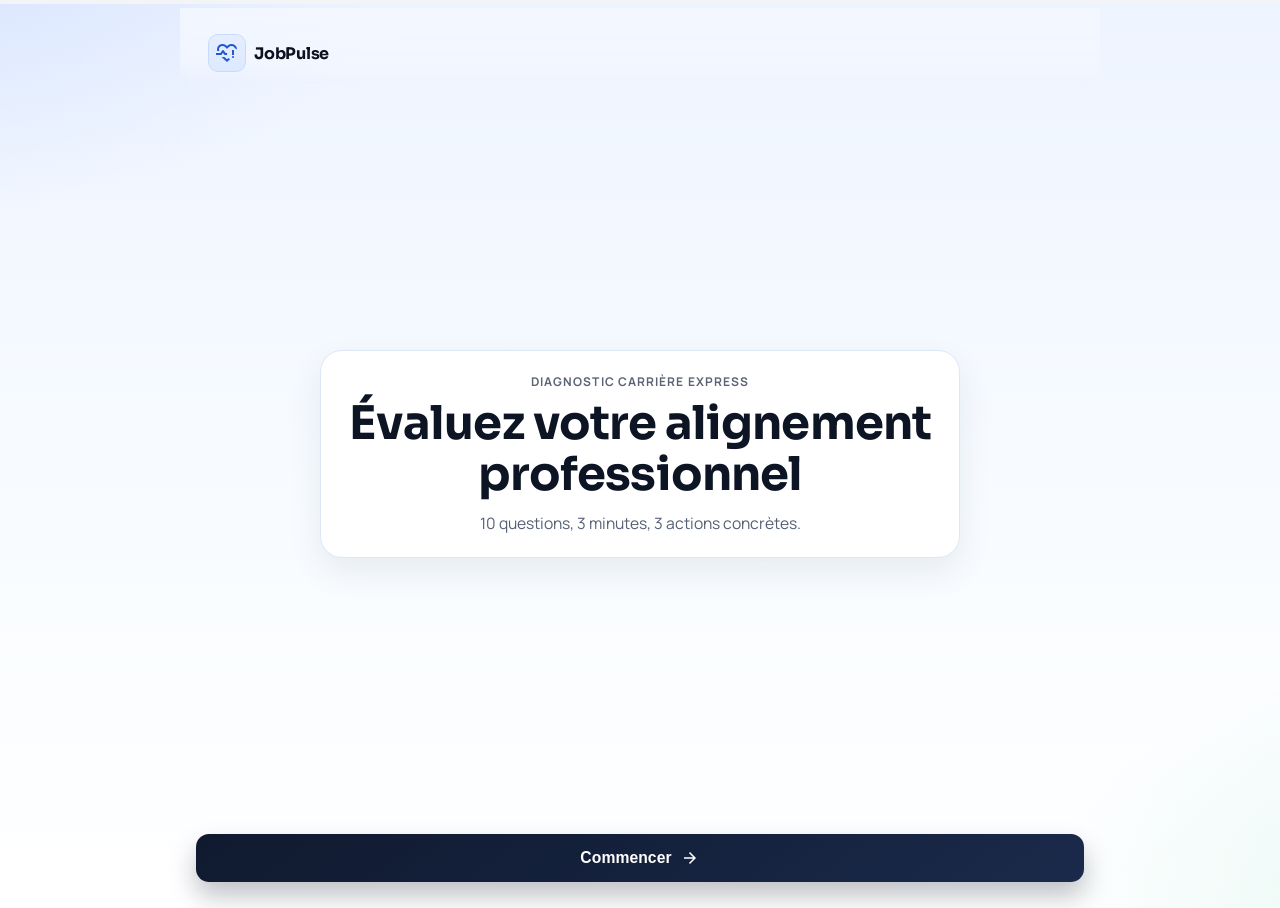
==== index.html @ 4d458d30 "Refine result card and radar chart readability" ====
<!DOCTYPE html>
<html lang="fr">
<head>
  <meta charset="UTF-8">
  <meta name="viewport" content="width=device-width, initial-scale=1.0">
  <title>JobPulse - ISC (Indice de Sant&eacute; de Carri&egrave;re)</title>
  <link rel="preconnect" href="https://fonts.googleapis.com">
  <link rel="preconnect" href="https://fonts.gstatic.com" crossorigin>
  <link href="https://fonts.googleapis.com/css2?family=Manrope:wght@400;500;600;700;800&family=Sora:wght@600;700;800&display=swap" rel="stylesheet">
  <link href="https://fonts.googleapis.com/css2?family=Material+Symbols+Outlined:wght@300;400;600&display=swap" rel="stylesheet">
  <link rel="stylesheet" href="styles.css">
</head>
<body>
  <div class="progress-top">
    <div id="progress-fill" class="progress-top-fill"></div>
  </div>

  <main class="app">
    <section id="screen-landing" class="screen active">
      <header class="screen-header">
        <div class="brand">
          <span class="material-symbols-outlined brand-icon">pulse_alert</span>
          <p class="brand-name">JobPulse</p>
        </div>
      </header>
      <div class="screen-main">
        <article class="card card-center">
          <p class="eyebrow">Diagnostic carri&egrave;re express</p>
          <h1>&Eacute;valuez votre alignement professionnel</h1>
          <p class="subtitle">10 questions, 3 minutes, 3 actions concr&egrave;tes.</p>
        </article>
      </div>
      <footer class="screen-footer">
        <button id="start-btn" class="btn btn-primary">
          <span>Commencer</span>
          <span class="material-symbols-outlined">arrow_forward</span>
        </button>
      </footer>
    </section>

    <section id="screen-weights" class="screen">
      <header class="screen-header">
        <div class="brand">
          <span class="material-symbols-outlined brand-icon">tune</span>
          <p class="brand-name">Vos priorit&eacute;s</p>
        </div>
      </header>
      <div class="screen-main">
        <article class="card card-center">
          <p class="eyebrow">&Eacute;tape 1 sur 3</p>
          <h2>Ce qui compte le plus pour vous</h2>
          <p class="subtitle">Classez ces 4 dimensions de la plus importante (1) &agrave; la moins importante (4).</p>

          <div class="preset-wrap" role="group" aria-label="Pr&eacute;r&eacute;glages priorit&eacute;s">
            <button id="preset-balanced-btn" class="btn btn-secondary preset-btn" type="button">&Eacute;quilibr&eacute;</button>
            <button id="preset-career-btn" class="btn btn-secondary preset-btn" type="button">Carri&egrave;re</button>
            <button id="preset-wellbeing-btn" class="btn btn-secondary preset-btn" type="button">Bien-&ecirc;tre</button>
            <button id="preset-impact-btn" class="btn btn-secondary preset-btn" type="button">Impact</button>
          </div>

          <ul id="priority-list" class="priority-list">
            <li class="priority-card" data-dimension="Meaning">
              <p class="priority-rank">1</p>
              <div class="priority-content">
                <p class="priority-title">Sens du travail</p>
                <p class="priority-desc">L'utilit&eacute; et l'impact de ce que je fais</p>
              </div>
              <span class="material-symbols-outlined priority-icon">volunteer_activism</span>
            </li>
            <li class="priority-card" data-dimension="Growth">
              <p class="priority-rank">2</p>
              <div class="priority-content">
                <p class="priority-title">&Eacute;volution</p>
                <p class="priority-desc">Apprendre, progresser et d&eacute;velopper ma carri&egrave;re</p>
              </div>
              <span class="material-symbols-outlined priority-icon">trending_up</span>
            </li>
            <li class="priority-card" data-dimension="Recognition">
              <p class="priority-rank">3</p>
              <div class="priority-content">
                <p class="priority-title">Reconnaissance</p>
                <p class="priority-desc">&Ecirc;tre valoris&eacute; pour mon travail et mes r&eacute;sultats</p>
              </div>
              <span class="material-symbols-outlined priority-icon">workspace_premium</span>
            </li>
            <li class="priority-card" data-dimension="Environment">
              <p class="priority-rank">4</p>
              <div class="priority-content">
                <p class="priority-title">Environnement</p>
                <p class="priority-desc">Travailler dans une bonne &eacute;quipe et un cadre sain</p>
              </div>
              <span class="material-symbols-outlined priority-icon">groups</span>
            </li>
          </ul>

          <button id="weights-reset-btn" class="btn btn-secondary inline-btn" type="button">R&eacute;initialiser l'ordre</button>
        </article>
      </div>
      <footer class="screen-footer">
        <button id="weights-next-btn" class="btn btn-primary">
          <span>Continuer</span>
          <span class="material-symbols-outlined">arrow_forward</span>
        </button>
      </footer>
    </section>

    <section id="screen-questions" class="screen">
      <header class="screen-header">
        <div class="brand">
          <span class="material-symbols-outlined brand-icon">pulse_alert</span>
          <p class="brand-name">JobPulse</p>
        </div>
        <div class="question-meta-wrap">
          <p id="question-count" class="meta">Question 1/10</p>
          <p id="remaining-time" class="meta subtle"></p>
        </div>
      </header>
      <div class="screen-main">
        <article id="question-card" class="card card-center">
          <h2 id="question-text"></h2>
          <div class="slider-wrap">
            <input id="answer-range" type="range" min="1" max="5" step="1" value="3">
            <div class="slider-labels">
              <span>1 - Pas du tout</span>
              <span id="answer-value">3</span>
              <span>5 - Tout &agrave; fait</span>
            </div>
          </div>
        </article>
      </div>
      <footer class="screen-footer">
        <button id="next-btn" class="btn btn-primary">
          <span>Suivant</span>
          <span class="material-symbols-outlined">arrow_forward</span>
        </button>
      </footer>
    </section>

    <section id="screen-profile" class="screen">
      <header class="screen-header">
        <div class="brand">
          <span class="material-symbols-outlined brand-icon">business_center</span>
          <p class="brand-name">Situation professionnelle</p>
        </div>
      </header>
      <div class="screen-main">
        <article class="card card-center">
          <p class="eyebrow">&Eacute;tape 3 sur 3</p>
          <h2>Votre contexte professionnel</h2>
          <p class="subtitle">Ces informations restent priv&eacute;es et servent uniquement &agrave; personnaliser vos recommandations.</p>
          <div class="profile-form">
            <label class="profile-label" for="domain-select">Domaine d'activit&eacute;</label>
            <select id="domain-select" class="profile-select">
              <option value="tech_it" selected>Technologie / IT</option>
              <option value="finance_banking_insurance">Finance / Banque / Assurance</option>
              <option value="industry_engineering">Industrie / Ing&eacute;nierie</option>
              <option value="health_pharma">Sant&eacute; / Pharmaceutique</option>
              <option value="consulting_audit">Conseil / Audit</option>
              <option value="marketing_communication">Marketing / Communication</option>
              <option value="commerce_distribution">Commerce / Distribution</option>
              <option value="education_research">&Eacute;ducation / Recherche</option>
              <option value="public_admin">Administration / Secteur public</option>
              <option value="construction_real_estate">Construction / Immobilier</option>
              <option value="transport_logistics">Transport / Logistique</option>
              <option value="energy_environment">&Eacute;nergie / Environnement</option>
              <option value="media_creation">M&eacute;dias / Cr&eacute;ation</option>
              <option value="hospitality_tourism">H&ocirc;tellerie / Tourisme</option>
              <option value="other_domain">Autre</option>
            </select>

            <label class="profile-label" for="function-select">Fonction</label>
            <select id="function-select" class="profile-select">
              <option value="direction_leadership">Direction / Leadership</option>
              <option value="team_management">Management d'&eacute;quipe</option>
              <option value="engineering_technical">Ing&eacute;nierie / Technique</option>
              <option value="it_data_product" selected>IT / Data / Produit</option>
              <option value="finance_accounting">Finance / Comptabilit&eacute;</option>
              <option value="marketing_communication">Marketing / Communication</option>
              <option value="sales_business_dev">Commercial / Business Development</option>
              <option value="operations_production">Op&eacute;rations / Production</option>
              <option value="support_admin">Support / Administration</option>
              <option value="human_resources">Ressources Humaines</option>
              <option value="research_expertise">Recherche / Expertise</option>
              <option value="other_function">Autre</option>
            </select>

            <label class="profile-label" for="company-size-select">Taille de l'entreprise</label>
            <select id="company-size-select" class="profile-select">
              <option value="freelance">Freelance / Ind&eacute;pendant</option>
              <option value="startup" selected>Startup (&lt;50)</option>
              <option value="sme">PME (50-250)</option>
              <option value="mid_cap">ETI (250-1000)</option>
              <option value="large_company">Grande entreprise (1000+)</option>
              <option value="global_group">Groupe international</option>
            </select>

            <label class="profile-label" for="tenure-select">Anciennet&eacute; dans l'entreprise</label>
            <select id="tenure-select" class="profile-select">
              <option value="lt6">&lt; 6 mois</option>
              <option value="6m_2y" selected>6 mois - 2 ans</option>
              <option value="2_5y">2 - 5 ans</option>
              <option value="5_10y">5 - 10 ans</option>
              <option value="10_20y">10 - 20 ans</option>
              <option value="20plus">20+ ans</option>
            </select>

            <label class="profile-label" for="hierarchy-select">Niveau hi&eacute;rarchique</label>
            <select id="hierarchy-select" class="profile-select">
              <option value="individual_contributor" selected>Contributeur individuel</option>
              <option value="team_manager">Manager d'&eacute;quipe</option>
              <option value="manager_of_managers">Manager de managers</option>
              <option value="executive">Direction / ex&eacute;cutif</option>
            </select>

            <label class="profile-label" for="offer-select">Si vous recevez une offre int&eacute;ressante demain (facultatif)</label>
            <select id="offer-select" class="profile-select">
              <option value="" selected>S&eacute;lectionnez une option (facultatif)</option>
              <option value="leave_immediately">Je partirais imm&eacute;diatement</option>
              <option value="consider_seriously">Je r&eacute;fl&eacute;chirais s&eacute;rieusement</option>
              <option value="likely_stay">Je resterais probablement</option>
              <option value="would_not_leave">Je ne partirais pas</option>
            </select>
          </div>
        </article>
      </div>
      <footer class="screen-footer">
        <button id="profile-next-btn" class="btn btn-primary">
          <span>Voir mes r&eacute;sultats</span>
          <span class="material-symbols-outlined">arrow_forward</span>
        </button>
      </footer>
    </section>

    <section id="screen-results" class="screen">
      <header class="screen-header">
        <div class="brand">
          <span class="material-symbols-outlined brand-icon">pulse_alert</span>
          <p class="brand-name">Votre r&eacute;sultat</p>
        </div>
      </header>

      <div class="results-main">
        <article class="card score-card hero-score-card">
          <div class="hero-identity">
            <p class="identity-kicker">Votre profil carri&egrave;re est :</p>
            <p id="careerProfileName" class="identity-name">Strat&egrave;ge</p>

            <div class="career-profile-visual">
              <div class="career-profile-media">
                <img id="profileImage" src="" alt="Illustration du profil carri&egrave;re" class="career-profile-image">
                <div id="profileImageFallback" class="career-profile-fallback" hidden>
                  <span class="material-symbols-outlined">person</span>
                </div>
              </div>
            </div>

            <p id="careerProfileDescription" class="identity-signature">Vous avancez lorsque votre travail combine impact et progression.</p>

            <div id="chiGauge" class="hero-score-panel">
              <p class="hero-isc-line"><span class="hero-isc-prefix">ISC</span><span id="chiScore" class="chi-score">0</span></p>
              <div class="isc-progress-track" aria-hidden="true">
                <div id="heroProgressFill" class="isc-progress-fill"></div>
              </div>
              <p id="chiLabel" class="chi-label">En progression</p>
              <p id="socialComparisonLine" class="social-comparison">Vous faites partie des 22% de profils Strat&egrave;ge.</p>
            </div>

            <div class="quick-diagnostic">
              <div class="diag-card">
                <p class="diag-label">&#128293; Ce qui vous motive</p>
                <p id="quickStrongestDimension" class="diag-value">-</p>
              </div>
              <div class="diag-card">
                <p class="diag-label">&#9888; Ce qui peut vous freiner</p>
                <p id="quickWeakestDimension" class="diag-value">-</p>
              </div>
            </div>

            <p id="chiSummary" class="hero-summary">Votre situation est globalement positive mais certains leviers peuvent encore &ecirc;tre renforc&eacute;s.</p>

            <div class="share-buttons">
              <button id="share-btn" class="btn btn-primary" type="button">Partager mon profil carri&egrave;re</button>
              <button id="download-card-btn" class="btn btn-secondary" type="button">T&eacute;l&eacute;charger ma carte</button>
            </div>

            <div id="shareResultCard" class="share-result-card" hidden>
              <p class="share-card-title">R&eacute;sum&eacute; partageable</p>
              <p id="shareCardProfileLine" class="share-card-profile">Strat&egrave;ge</p>
              <p id="shareCardISCLine" class="share-card-isc">ISC : 0</p>
              <p id="shareCardStateLine" class="share-card-state">En progression</p>
              <div class="share-card-diagnostic">
                <p id="shareCardStrongLine">Moteur : -</p>
                <p id="shareCardWeakLine">Vigilance : -</p>
              </div>
              <p class="share-card-brand">jobpulse.app</p>
            </div>
          </div>

          <p id="calcFormula" class="calc-note" hidden></p>
          <p id="result-date" class="calc-note" hidden></p>
          <p id="careerStateLabel" class="career-state-label" hidden>En progression</p>
          <p id="careerISCScore" class="career-isc-score" hidden>ISC: 0 / 100</p>
          <p id="careerShareLine" class="career-share-line" hidden></p>
          <p id="careerStrongestDimension" hidden>-</p>
          <p id="careerWeakestDimension" hidden>-</p>
          <p id="careerSecondRow" hidden></p>
          <p id="careerSecondDimension" hidden>-</p>
          <button id="copy-summary-btn" type="button" hidden>Copier</button>
        </article>

        <article class="card">
          <h3>Vos 3 actions prioritaires</h3>
          <ol id="actionsList" class="action-steps"></ol>
        </article>

        <details class="card details-card balance-card">
          <summary>Votre &eacute;quilibre professionnel</summary>
          <div class="details-content">
            <div class="radar-wrap">
              <canvas id="radarChart" class="radar-chart" width="320" height="320" aria-label="Graphique radar des 4 dimensions"></canvas>
              <p class="radar-context-note">Votre score ISC se construit &agrave; partir de 4 dimensions cl&eacute;s de votre exp&eacute;rience professionnelle.</p>
            </div>
            <p id="dimensionSummary" class="calc-note"></p>
            <p id="secondDimensionSummary" class="calc-note" hidden></p>
          </div>
        </details>

        <details class="card details-card">
          <summary>Comprendre le diagnostic</summary>
          <div class="details-content">
            <p id="analysisText" class="analysis-text">Votre analyse personnalis&eacute;e appara&icirc;tra ici.</p>
            <p id="recommendationContext" class="calc-note" hidden></p>
          </div>
        </details>
      </div>
      <footer class="screen-footer results-actions">
        <button id="restart-btn" class="btn btn-primary">Refaire le diagnostic</button>
      </footer>
    </section>
  </main>

  <script src="script.js"></script>
</body>
</html>
---- styles.css ----
:root {
  --bg: #f8fbff;
  --text: #0f172a;
  --muted: #6b7280;
  --line: #e5e7eb;
  --primary: #0f172a;
  --primary-soft: #2563eb;
  --green: #16a34a;
  --orange: #f59e0b;
}

* { box-sizing: border-box; }

body {
  margin: 0;
  min-height: 100vh;
  background: linear-gradient(180deg, #f0f7ff 0%, #ffffff 100%);
  color: var(--text);
  font-family: "Inter", sans-serif;
}

body::before,
body::after {
  content: "";
  position: fixed;
  z-index: -1;
  border-radius: 999px;
  filter: blur(80px);
  pointer-events: none;
}

body::before {
  width: 300px;
  height: 300px;
  top: -120px;
  left: -100px;
  background: rgba(37, 99, 235, 0.18);
}

body::after {
  width: 320px;
  height: 320px;
  right: -110px;
  bottom: -120px;
  background: rgba(16, 185, 129, 0.15);
}

.progress-top {
  position: fixed;
  top: 0;
  left: 0;
  width: 100%;
  height: 4px;
  background: #f3f4f6;
  z-index: 20;
}

.progress-top-fill {
  height: 100%;
  width: 0%;
  background: var(--primary);
  transition: width 0.2s ease;
}

.app {
  max-width: 860px;
  margin: 0 auto;
  padding-top: 8px;
}

.screen {
  display: none;
  min-height: 100vh;
}

.screen.active {
  display: flex;
  flex-direction: column;
  animation: fadeIn 200ms ease-out;
}

@keyframes fadeIn {
  from { opacity: 0; transform: translateY(4px); }
  to { opacity: 1; transform: translateY(0); }
}

.screen-header {
  padding: 24px 20px 10px;
  display: flex;
  justify-content: space-between;
  align-items: center;
}

.screen-main {
  flex: 1;
  display: flex;
  align-items: center;
  justify-content: center;
  padding: 10px 16px;
}

.results-main {
  flex: 1;
  padding: 12px 16px 24px;
  display: grid;
  gap: 12px;
  align-content: start;
}

body.results-screen .progress-top {
  display: none;
}

.brand {
  display: inline-flex;
  align-items: center;
  gap: 8px;
}

.brand-icon { color: #2563eb; }
.brand-name { margin: 0; font-weight: 800; }

.question-meta-wrap {
  display: flex;
  flex-direction: column;
  align-items: flex-end;
  gap: 2px;
}

.meta {
  margin: 0;
  font-size: 0.75rem;
  text-transform: uppercase;
  letter-spacing: 0.08em;
  color: var(--muted);
  font-weight: 700;
}

.meta.subtle {
  opacity: 0.8;
  text-transform: none;
  letter-spacing: 0;
}

.card {
  background: #fff;
  border: 1px solid var(--line);
  border-radius: 24px;
  padding: 22px;
  box-shadow: 0 16px 36px rgba(15, 23, 42, 0.08);
}

.card-center {
  text-align: center;
  max-width: 640px;
}

#question-card {
  transition: transform 0.2s ease, opacity 0.2s ease;
}

#question-card.bump {
  transform: translateY(-2px);
}

.eyebrow {
  margin: 0 0 8px;
  font-size: 0.75rem;
  color: var(--muted);
  text-transform: uppercase;
  letter-spacing: 0.09em;
  font-weight: 700;
}

h1 {
  margin: 0;
  font-size: clamp(1.9rem, 7vw, 2.8rem);
  line-height: 1.1;
}

h2 {
  margin: 0;
  font-size: clamp(1.4rem, 4.6vw, 2rem);
}

h3 {
  margin: 0 0 12px;
  font-size: 1.15rem;
}

.subtitle {
  margin: 12px 0 0;
  color: var(--muted);
  line-height: 1.45;
}

.weights-wrap {
  margin-top: 16px;
  display: grid;
  gap: 10px;
  text-align: left;
}

.preset-wrap {
  margin-top: 16px;
  display: grid;
  grid-template-columns: 1fr 1fr;
  gap: 8px;
}

.preset-btn {
  padding: 10px 12px;
  font-size: 0.82rem;
  border-radius: 12px;
}

.priority-list {
  list-style: none;
  padding: 0;
  margin: 14px 0 0;
  display: grid;
  gap: 10px;
  text-align: left;
}

.priority-card {
  display: grid;
  grid-template-columns: auto 1fr auto;
  align-items: center;
  gap: 12px;
  padding: 12px;
  border-radius: 14px;
  border: 1px solid #dbe7ff;
  background: linear-gradient(180deg, #f8fbff 0%, #ffffff 100%);
  box-shadow: 0 10px 20px rgba(15, 23, 42, 0.06);
  cursor: grab;
  transition: transform 160ms ease, box-shadow 160ms ease, border-color 160ms ease;
  user-select: none;
  -webkit-user-select: none;
  touch-action: none;
}

.priority-card:hover {
  transform: translateY(-1px);
  border-color: #bfdbfe;
}

.priority-card.dragging {
  opacity: 0.8;
  transform: scale(0.98);
  box-shadow: 0 14px 28px rgba(37, 99, 235, 0.18);
  border-color: #93c5fd;
}

.priority-rank {
  margin: 0;
  width: 28px;
  height: 28px;
  display: grid;
  place-items: center;
  border-radius: 999px;
  background: #dbeafe;
  color: #1e3a8a;
  font-size: 0.82rem;
  font-weight: 800;
}

.priority-title {
  margin: 0;
  font-size: 0.93rem;
  font-weight: 700;
  color: #0f172a;
}

.priority-desc {
  margin: 2px 0 0;
  font-size: 0.78rem;
  color: #64748b;
}

.priority-icon {
  font-size: 20px;
  color: #2563eb;
}

.weight-row {
  display: flex;
  justify-content: space-between;
  align-items: center;
  font-size: 0.92rem;
  font-weight: 600;
  color: #1f2937;
}

.weight-input { width: 100%; }

.inline-btn {
  margin-top: 12px;
}

.profile-form {
  margin-top: 16px;
  display: grid;
  gap: 12px;
  text-align: left;
}

.profile-label {
  font-size: 0.9rem;
  font-weight: 600;
  color: #1f2937;
}

.field-note {
  margin: -6px 0 2px;
  font-size: 0.78rem;
  color: var(--muted);
}

.profile-select {
  width: 100%;
  border: 1px solid var(--line);
  border-radius: 12px;
  padding: 10px 12px;
  font-size: 0.95rem;
  background: #fff;
  color: #111827;
}

.slider-wrap { margin-top: 18px; }

input[type="range"] {
  width: 100%;
  appearance: none;
  background: transparent;
}

input[type="range"]::-webkit-slider-runnable-track {
  height: 10px;
  border-radius: 999px;
  background: linear-gradient(90deg, #cbd5e1 0%, #60a5fa 55%, #34d399 100%);
}

input[type="range"]::-webkit-slider-thumb {
  appearance: none;
  width: 28px;
  height: 28px;
  border-radius: 999px;
  margin-top: -9px;
  background: #fff;
  border: 4px solid var(--primary-soft);
  box-shadow: 0 8px 16px rgba(15, 23, 42, 0.15);
}

input[type="range"]::-moz-range-track {
  height: 10px;
  border-radius: 999px;
  background: linear-gradient(90deg, #cbd5e1 0%, #60a5fa 55%, #34d399 100%);
}

input[type="range"]::-moz-range-thumb {
  width: 28px;
  height: 28px;
  border-radius: 999px;
  background: #fff;
  border: 4px solid var(--primary-soft);
  box-shadow: 0 8px 16px rgba(15, 23, 42, 0.15);
}

.slider-labels {
  margin-top: 8px;
  display: grid;
  grid-template-columns: 1fr auto 1fr;
  gap: 8px;
  color: var(--muted);
  font-size: 0.85rem;
}

#answer-value {
  font-weight: 800;
  color: #111827;
}

.gauge-wrap {
  margin-top: 6px;
  display: flex;
  justify-content: center;
}

.chi-gauge {
  width: min(100%, 320px);
  margin-inline: auto;
  padding: 12px 12px 10px;
  border-radius: 22px;
  border: 1px solid #bfdbfe;
  background: linear-gradient(180deg, #ffffff 0%, #eff6ff 100%);
  display: grid;
  place-items: center;
  box-shadow: 0 10px 24px rgba(15, 23, 42, 0.12);
}

.hero-isc-label {
  margin: 0;
  font-size: 0.9rem;
  font-weight: 700;
  letter-spacing: 0.06em;
  text-transform: uppercase;
  color: #64748b;
}

.chi-score {
  margin: 2px 0 0;
  font-size: clamp(2.4rem, 9vw, 3.4rem);
  font-weight: 800;
  letter-spacing: -0.03em;
  line-height: 1;
  color: #0f172a;
}

.hero-isc-denominator {
  margin: 2px 0 0;
  font-size: 0.95rem;
  font-weight: 700;
  color: #64748b;
}

.chi-label {
  margin: 10px 0 0;
  font-size: 1rem;
  font-weight: 700;
}

.chi-label.good { color: var(--green); }
.chi-label.warn { color: var(--orange); }

.score-zones {
  margin-top: 14px;
  display: grid;
  grid-template-columns: repeat(4, 1fr);
  gap: 6px;
}

.zone {
  font-size: 0.7rem;
  text-align: center;
  border-radius: 999px;
  padding: 6px 4px;
  border: 1px solid var(--line);
  color: var(--muted);
  background: #fff;
  font-weight: 700;
}

.zone.active {
  border-color: transparent;
  color: #111827;
  box-shadow: 0 6px 12px rgba(15, 23, 42, 0.1);
}

.zone-warn.active { background: #ffedd5; }
.zone-good.active { background: #dcfce7; }

.calc-box {
  margin-top: 12px;
  padding: 12px;
  border-radius: 14px;
  border: 1px solid #dbe7ff;
  background: linear-gradient(180deg, #f8fbff 0%, #f1f7ff 100%);
}

.calc-title {
  margin: 0;
  display: inline-flex;
  align-items: center;
  gap: 6px;
  font-size: 0.82rem;
  font-weight: 700;
  color: #1e3a8a;
}

.calc-title .material-symbols-outlined { font-size: 16px; }

.calc-note {
  margin: 8px 0 0;
  font-size: 0.78rem;
  line-height: 1.35;
  color: var(--muted);
}

#dimensionSummary {
  white-space: pre-line;
  font-weight: 700;
  color: #1f2937;
}

.hero-score-card {
  border: 1px solid #c7d2fe;
  background: linear-gradient(165deg, #eef2ff 0%, #ffffff 48%, #ecfeff 100%);
  padding: 18px;
  box-shadow: 0 20px 40px rgba(30, 64, 175, 0.15);
}

.hero-score-top {
  display: grid;
  gap: 12px;
  align-items: center;
}

.hero-score-center {
  justify-items: center;
  text-align: center;
}

.hero-identity {
  display: grid;
  gap: 10px;
  justify-items: center;
  text-align: center;
}

.hero-score-meta .chi-label {
  margin: 0;
  font-size: 1.15rem;
}

.hero-score-meta-center .subtitle {
  margin: 8px auto 0;
  max-width: 56ch;
}

.hero-progress-wrap {
  margin-top: 14px;
}

.hero-progress-track {
  width: 100%;
  height: 10px;
  background: #e5e7eb;
  border-radius: 999px;
  overflow: hidden;
}

.hero-progress-fill {
  width: 0%;
  height: 100%;
  border-radius: 999px;
  background: linear-gradient(90deg, #f97316 0%, #f59e0b 40%, #22c55e 100%);
  transition: width 220ms ease-out;
}

.hero-progress-scale {
  margin-top: 6px;
  display: flex;
  justify-content: space-between;
  font-size: 0.72rem;
  color: #64748b;
}

.career-profile-card {
  border: 1px solid #bfdbfe;
  background: linear-gradient(160deg, #eff6ff 0%, #ffffff 45%, #ecfeff 100%);
}

.career-profile-head {
  display: grid;
  justify-items: center;
  text-align: center;
  gap: 12px;
}

.career-profile-visual {
  margin-top: 2px;
  padding: 8px;
  border-radius: 28px;
  background: rgba(255, 255, 255, 0.62);
  backdrop-filter: blur(5px);
  border: 1px solid rgba(255, 255, 255, 0.4);
  box-shadow: 0 8px 18px rgba(37, 99, 235, 0.1);
}

.career-profile-media {
  width: 92px;
  height: 92px;
  border-radius: 18px;
  overflow: hidden;
  background: #f1f5f9;
  position: relative;
}

.career-profile-image {
  width: 100%;
  height: 100%;
  object-fit: cover;
  object-position: center;
  display: block;
}

.career-profile-fallback {
  position: absolute;
  inset: 0;
  display: grid;
  place-items: center;
  color: #94a3b8;
  background: #f1f5f9;
}

.career-profile-fallback[hidden] {
  display: none !important;
}

.career-profile-fallback .material-symbols-outlined {
  font-size: 52px;
}

.career-profile-name {
  margin: 0;
  font-size: 1.2rem;
}

.career-state-label {
  margin: 4px 0 0;
  color: #1e3a8a;
  font-size: 0.88rem;
  font-weight: 700;
}

.career-isc-score {
  margin: 14px 0 0;
  display: inline-block;
  border: 1px solid #bfdbfe;
  background: #ffffff;
  color: #1e40af;
  border-radius: 999px;
  padding: 6px 10px;
  font-size: 0.82rem;
  font-weight: 700;
}

.career-dimensions {
  margin-top: 12px;
  padding: 12px;
  border-radius: 12px;
  background: rgba(255, 255, 255, 0.85);
  border: 1px solid #dbeafe;
  display: grid;
  gap: 6px;
}

.career-dimensions p {
  margin: 0;
  font-size: 0.85rem;
  color: #334155;
}

.career-dimensions p:first-child,
.career-dimensions p:last-child {
  font-weight: 700;
  color: #0f172a;
}

.career-share-line {
  margin: 12px 0 0;
  padding-top: 10px;
  border-top: 1px dashed #bfdbfe;
  font-size: 0.8rem;
  color: #334155;
  white-space: pre-line;
  word-break: break-word;
}

.analysis-text {
  margin: 0;
  font-size: 0.9rem;
  line-height: 1.45;
  color: #1f2937;
}

.action-steps {
  margin: 0;
  padding-left: 0;
  list-style: none;
  display: grid;
  gap: 10px;
}

.action-step {
  border: 1px solid #dbe7ff;
  background: #f8fbff;
  border-radius: 14px;
  padding: 10px;
}

.action-step-title {
  margin: 0;
  font-size: 0.88rem;
  font-weight: 700;
  color: #0f172a;
}

.action-step-desc {
  margin: 6px 0 0;
  font-size: 0.82rem;
  color: #334155;
  line-height: 1.4;
}

.share-buttons {
  margin-top: 2px;
  display: flex;
  flex-wrap: wrap;
  gap: 8px;
  justify-content: center;
}

.share-buttons .btn {
  flex: 1 1 160px;
  max-width: 240px;
}

.balance-card {
  border: 1px solid #dbeafe;
  background: linear-gradient(180deg, #f8fbff 0%, #ffffff 100%);
}

.details-card {
  padding: 0;
  overflow: hidden;
}

.details-card summary {
  list-style: none;
  cursor: pointer;
  padding: 14px 16px;
  font-size: 0.92rem;
  font-weight: 700;
  color: #0f172a;
  display: flex;
  align-items: center;
  justify-content: space-between;
}

.details-card summary::-webkit-details-marker {
  display: none;
}

.details-card summary::after {
  content: "expand_more";
  font-family: "Material Symbols Outlined";
  font-size: 20px;
  color: #475569;
}

.details-card[open] summary::after {
  content: "expand_less";
}

.details-content {
  padding: 0 16px 14px;
}

.details-content .career-dimensions {
  margin-top: 0;
}

.radar-wrap {
  margin-top: 10px;
  display: grid;
  place-items: center;
}

.radar-chart {
  width: min(100%, 460px);
  height: auto;
  display: block;
}

.radar-context-note {
  margin: 8px 0 0;
  max-width: 52ch;
  text-align: center;
  font-size: 0.82rem;
  line-height: 1.4;
  color: #51637b;
  font-weight: 600;
}

.share-result-card {
  width: min(100%, 360px);
  margin: 4px auto 0;
  border-radius: 18px;
  border: 1px solid #bfdbfe;
  padding: 18px;
  background: linear-gradient(165deg, #dbeafe 0%, #ffffff 42%, #ecfeff 100%);
  box-shadow: 0 14px 30px rgba(15, 23, 42, 0.12);
}

.share-card-title {
  margin: 0;
  font-size: 0.82rem;
  text-transform: uppercase;
  letter-spacing: 0.06em;
  color: #334155;
}

.share-card-profile {
  margin: 12px 0 0;
  font-size: 1.38rem;
  font-weight: 800;
  color: #0f172a;
}

.share-card-isc {
  margin: 6px 0 0;
  font-size: 1.05rem;
  font-weight: 800;
  color: #0f172a;
}

.share-card-state {
  margin: 6px 0 0;
  display: inline-flex;
  align-items: center;
  border-radius: 999px;
  border: 1px solid #bfdbfe;
  background: #ffffff;
  padding: 6px 10px;
  font-size: 0.84rem;
  color: #1e3a8a;
  font-weight: 700;
}

.share-card-diagnostic {
  margin-top: 14px;
  padding-top: 12px;
  border-top: 1px dashed #93c5fd;
}

.share-card-diagnostic p {
  margin: 0;
  font-size: 0.92rem;
  color: #334155;
  font-weight: 700;
}

.share-card-diagnostic p + p {
  margin-top: 8px;
}

.share-card-brand {
  margin: 14px 0 0;
  font-size: 0.78rem;
  color: #475569;
  font-weight: 700;
  letter-spacing: 0.04em;
}

.metric-row + .metric-row { margin-top: 10px; }

.metric-head {
  display: flex;
  justify-content: space-between;
  font-size: 0.9rem;
  margin-bottom: 6px;
}

.dimension-level {
  font-weight: 700;
  color: #475569;
}

.bar-track {
  width: 100%;
  height: 8px;
  background: #f3f4f6;
  border-radius: 999px;
  overflow: hidden;
}

.bar-fill {
  height: 100%;
  width: 0%;
  border-radius: 999px;
  background: linear-gradient(90deg, #fb923c 0%, #22c55e 100%);
  transition: width 220ms ease-out;
}

.priority-action {
  margin: 0 0 10px;
  padding: 10px 12px;
  border-radius: 12px;
  background: #eef2ff;
  border: 1px solid #c7d2fe;
  color: #1e3a8a;
  font-size: 0.9rem;
  font-weight: 600;
}

ul {
  margin: 0;
  padding-left: 18px;
}

li {
  margin-bottom: 8px;
  color: #374151;
}

.recommendation-list {
  list-style: none;
  padding: 0;
  display: grid;
  gap: 10px;
}

.recommendation-item {
  margin: 0;
  padding: 12px;
  border: 1px solid #dbe7ff;
  border-radius: 14px;
  background: #f8fbff;
}

.recommendation-head {
  margin: 0 0 6px;
  display: flex;
  justify-content: space-between;
  align-items: center;
  gap: 8px;
}

.recommendation-title {
  margin: 0;
  font-size: 0.9rem;
  font-weight: 700;
  color: #0f172a;
}

.recommendation-badge {
  flex-shrink: 0;
  font-size: 0.7rem;
  font-weight: 700;
  color: #1e3a8a;
  background: #e0e7ff;
  border-radius: 999px;
  padding: 4px 8px;
}

.recommendation-action,
.recommendation-why,
.recommendation-indicator,
.recommendation-example {
  margin: 0;
  font-size: 0.82rem;
  line-height: 1.4;
  color: #334155;
}

.recommendation-why,
.recommendation-indicator,
.recommendation-example {
  margin-top: 6px;
}

.screen-footer {
  padding: 10px 16px 26px;
}

.results-actions {
  display: grid;
  gap: 10px;
  position: sticky;
  bottom: 0;
  background: linear-gradient(180deg, rgba(248, 251, 255, 0) 0%, rgba(248, 251, 255, 0.95) 36%, rgba(248, 251, 255, 1) 100%);
  backdrop-filter: blur(6px);
}

.btn {
  width: 100%;
  display: inline-flex;
  align-items: center;
  justify-content: center;
  gap: 8px;
  border-radius: 14px;
  border: none;
  padding: 14px 16px;
  font-size: 0.98rem;
  font-weight: 700;
  cursor: pointer;
  transition: transform 0.15s ease, box-shadow 0.2s ease;
}

.btn .material-symbols-outlined {
  font-size: 20px;
  line-height: 1;
}

.btn-primary {
  color: #fff;
  background: var(--primary);
  box-shadow: 0 12px 24px rgba(15, 23, 42, 0.2);
}

.btn-secondary {
  color: #111827;
  background: #fff;
  border: 1px solid var(--line);
}

.btn:hover { transform: translateY(-1px); }
.btn:active { transform: translateY(0); }

@media (min-width: 768px) {
  .screen-header { padding: 26px 28px 12px; }
  .screen-main, .results-main { padding-left: 28px; padding-right: 28px; }
  .results-main { grid-template-columns: 1fr 1fr; }
  .results-main > .card { grid-column: 1 / -1; }
  .preset-wrap {
    grid-template-columns: repeat(4, 1fr);
  }
  .results-actions {
    grid-template-columns: 1fr 1fr;
    padding-left: 28px;
    padding-right: 28px;
  }
}

/* UI polish overrides */
:root {
  --bg: #f3f7ff;
  --text: #0b1220;
  --muted: #5b6475;
  --line: #dbe4f3;
  --primary: #0b1220;
  --primary-soft: #2f6ef6;
  --surface: #ffffff;
  --surface-soft: #f8fbff;
}

body {
  font-family: "Manrope", "Segoe UI", sans-serif;
  background:
    radial-gradient(900px 520px at -10% -10%, rgba(47, 110, 246, 0.14), transparent 62%),
    radial-gradient(760px 460px at 115% 102%, rgba(15, 185, 129, 0.11), transparent 58%),
    linear-gradient(180deg, #eef4ff 0%, #f7fbff 50%, #ffffff 100%);
}

body::before,
body::after {
  display: none;
}

.app {
  max-width: 920px;
}

.screen-header {
  position: sticky;
  top: 0;
  z-index: 9;
  backdrop-filter: blur(8px);
  background: linear-gradient(180deg, rgba(243, 247, 255, 0.92) 0%, rgba(243, 247, 255, 0.72) 72%, rgba(243, 247, 255, 0) 100%);
}

.brand-icon {
  color: #2458ce;
  padding: 6px;
  border-radius: 10px;
  background: linear-gradient(180deg, #e5eeff 0%, #dce9ff 100%);
  border: 1px solid #c8dafd;
}

.brand-name {
  font-family: "Sora", "Manrope", sans-serif;
  font-weight: 700;
  letter-spacing: -0.015em;
}

h1, h2, h3 {
  font-family: "Sora", "Manrope", sans-serif;
  letter-spacing: -0.02em;
  color: #0d1525;
}

h1 {
  font-size: clamp(2rem, 7vw, 2.9rem);
}

.subtitle {
  color: #556074;
  font-size: 0.98rem;
}

.card {
  border: 1px solid #dde8f7;
  border-radius: 22px;
  box-shadow:
    0 1px 0 rgba(255, 255, 255, 0.8) inset,
    0 14px 34px rgba(19, 34, 64, 0.08);
}

.btn {
  border-radius: 13px;
  font-weight: 700;
  letter-spacing: 0.005em;
}

.btn-primary {
  background: linear-gradient(145deg, #101a2f 0%, #15223e 55%, #1b2a4b 100%);
  box-shadow: 0 14px 26px rgba(10, 18, 36, 0.26);
}

.btn-secondary {
  border: 1px solid #d3e0f5;
  background: linear-gradient(180deg, #ffffff 0%, #f6f9ff 100%);
  color: #1d2a42;
}

.btn:hover {
  transform: translateY(-2px);
}

.preset-btn {
  border-radius: 11px;
  font-weight: 700;
}

.priority-card {
  border-radius: 13px;
  border: 1px solid #d5e4fb;
  background: linear-gradient(180deg, #f5f9ff 0%, #ffffff 100%);
}

.priority-card:hover {
  border-color: #aac7ff;
  box-shadow: 0 12px 24px rgba(35, 88, 177, 0.12);
}

.profile-select {
  border-radius: 11px;
  border: 1px solid #d7e3f5;
  background: linear-gradient(180deg, #ffffff 0%, #fbfdff 100%);
}

.profile-select:focus {
  outline: none;
  border-color: #8bb3ff;
  box-shadow: 0 0 0 4px rgba(47, 110, 246, 0.14);
}

#screen-results .hero-score-card {
  border: 1px solid #ccdbf7;
  background: linear-gradient(165deg, #edf3ff 0%, #ffffff 52%, #eef9ff 100%);
  border-radius: 24px;
  padding: 24px;
}

#screen-results .hero-identity {
  display: grid;
  gap: 18px;
  justify-items: center;
  text-align: center;
}

#screen-results .identity-kicker {
  margin: 0;
  font-size: 0.82rem;
  letter-spacing: 0.08em;
  font-weight: 800;
  color: #335582;
}

#screen-results .identity-name {
  margin: 0;
  font-family: "Sora", "Manrope", sans-serif;
  font-size: clamp(2.9rem, 8.8vw, 4.6rem);
  line-height: 0.92;
  letter-spacing: -0.04em;
  color: #0b2147;
  text-transform: uppercase;
}

#screen-results .career-profile-visual {
  padding: 10px;
  border-radius: 26px;
  border: 1px solid #d4e3ff;
  background: linear-gradient(180deg, #f7faff 0%, #edf4ff 100%);
  box-shadow: 0 10px 26px rgba(22, 56, 112, 0.16);
}

#screen-results .career-profile-media {
  width: 152px;
  height: 152px;
  border-radius: 22px;
  background: #e8eefc;
  overflow: hidden;
}

#screen-results .career-profile-image {
  width: 100%;
  height: 100%;
  object-fit: cover;
  object-position: center;
  transform: none;
}

#screen-results .identity-signature {
  margin: 0;
  max-width: 58ch;
  color: #37577f;
  font-size: 0.98rem;
  line-height: 1.45;
}

#screen-results .hero-score-panel {
  width: min(100%, 520px);
  border: 1px solid #b7d0ff;
  border-radius: 20px;
  background: linear-gradient(180deg, #ffffff 0%, #f0f6ff 100%);
  padding: 18px;
  display: grid;
  gap: 12px;
  justify-items: center;
}

#screen-results .hero-isc-line {
  margin: 0;
  display: inline-flex;
  align-items: baseline;
  gap: 12px;
}

#screen-results .hero-isc-prefix {
  font-size: 1.2rem;
  line-height: 1;
  font-weight: 800;
  letter-spacing: 0.04em;
  color: #587092;
}

#screen-results .chi-score {
  margin: 0;
  font-size: clamp(2.5rem, 7vw, 3.8rem);
  line-height: 1;
  font-weight: 900;
  letter-spacing: -0.03em;
  color: #0f1d3c;
}

#screen-results .isc-progress-track {
  width: min(100%, 390px);
  height: 12px;
  border-radius: 999px;
  background: #dbe4f3;
  overflow: hidden;
}

#screen-results .isc-progress-fill {
  width: 0%;
  height: 100%;
  border-radius: 999px;
  background: linear-gradient(90deg, #f97316 0%, #f59e0b 38%, #22c55e 100%);
  transition: width 220ms ease-out;
}

#screen-results .chi-label {
  margin: 0;
  font-size: 1.04rem;
  font-weight: 800;
}

#screen-results .chi-label.state-risk { color: #b91c1c; }
#screen-results .chi-label.state-misaligned { color: #b45309; }
#screen-results .chi-label.state-progress { color: #1d4ed8; }
#screen-results .chi-label.state-aligned { color: #166534; }

#screen-results .social-comparison {
  margin: 0;
  font-size: 0.88rem;
  color: #567199;
  font-weight: 700;
}

#screen-results .quick-diagnostic {
  width: min(100%, 680px);
  display: grid;
  grid-template-columns: 1fr 1fr;
  gap: 10px;
}

#screen-results .diag-card {
  border: 1px solid #d8e6ff;
  border-radius: 14px;
  background: #f7faff;
  padding: 12px;
  text-align: left;
}

#screen-results .diag-label {
  margin: 0;
  font-size: 0.79rem;
  letter-spacing: 0.02em;
  font-weight: 700;
  color: #4a668f;
}

#screen-results .diag-value {
  margin: 6px 0 0;
  font-size: 1rem;
  font-weight: 800;
  color: #102447;
}

#screen-results .hero-summary {
  margin: 0;
  max-width: 64ch;
  color: #2f4d76;
  line-height: 1.42;
  font-size: 0.96rem;
}

#screen-results .share-buttons {
  margin-top: 2px;
  display: flex;
  flex-wrap: wrap;
  justify-content: center;
  gap: 10px;
}

#screen-results .share-buttons .btn {
  min-height: 52px;
  padding: 12px 20px;
  border-radius: 16px;
}

#screen-results #share-btn {
  min-width: 260px;
}

#screen-results #download-card-btn {
  min-width: 220px;
}

#screen-results [hidden] {
  display: none !important;
}

.details-card summary {
  padding: 15px 16px;
  font-family: "Sora", "Manrope", sans-serif;
  font-size: 0.88rem;
}

.details-content {
  padding-bottom: 16px;
}

.action-step {
  border: 1px solid #d5e3fb;
  border-radius: 12px;
  background: linear-gradient(180deg, #f6faff 0%, #ffffff 100%);
}

.action-step-title {
  color: #14213a;
}

.results-actions {
  background: linear-gradient(180deg, rgba(243, 247, 255, 0) 0%, rgba(243, 247, 255, 0.96) 38%, rgba(243, 247, 255, 1) 100%);
}

@media (min-width: 768px) {
  #screen-results .career-profile-media {
    width: 168px;
    height: 168px;
  }

  #screen-results .hero-score-panel {
    padding: 18px 22px;
  }
}

@media (max-width: 680px) {
  #screen-results .quick-diagnostic {
    grid-template-columns: 1fr;
  }

  #screen-results .share-buttons {
    width: 100%;
    display: grid;
    grid-template-columns: 1fr;
  }

  #screen-results #share-btn,
  #screen-results #download-card-btn {
    min-width: 0;
    width: 100%;
  }
}
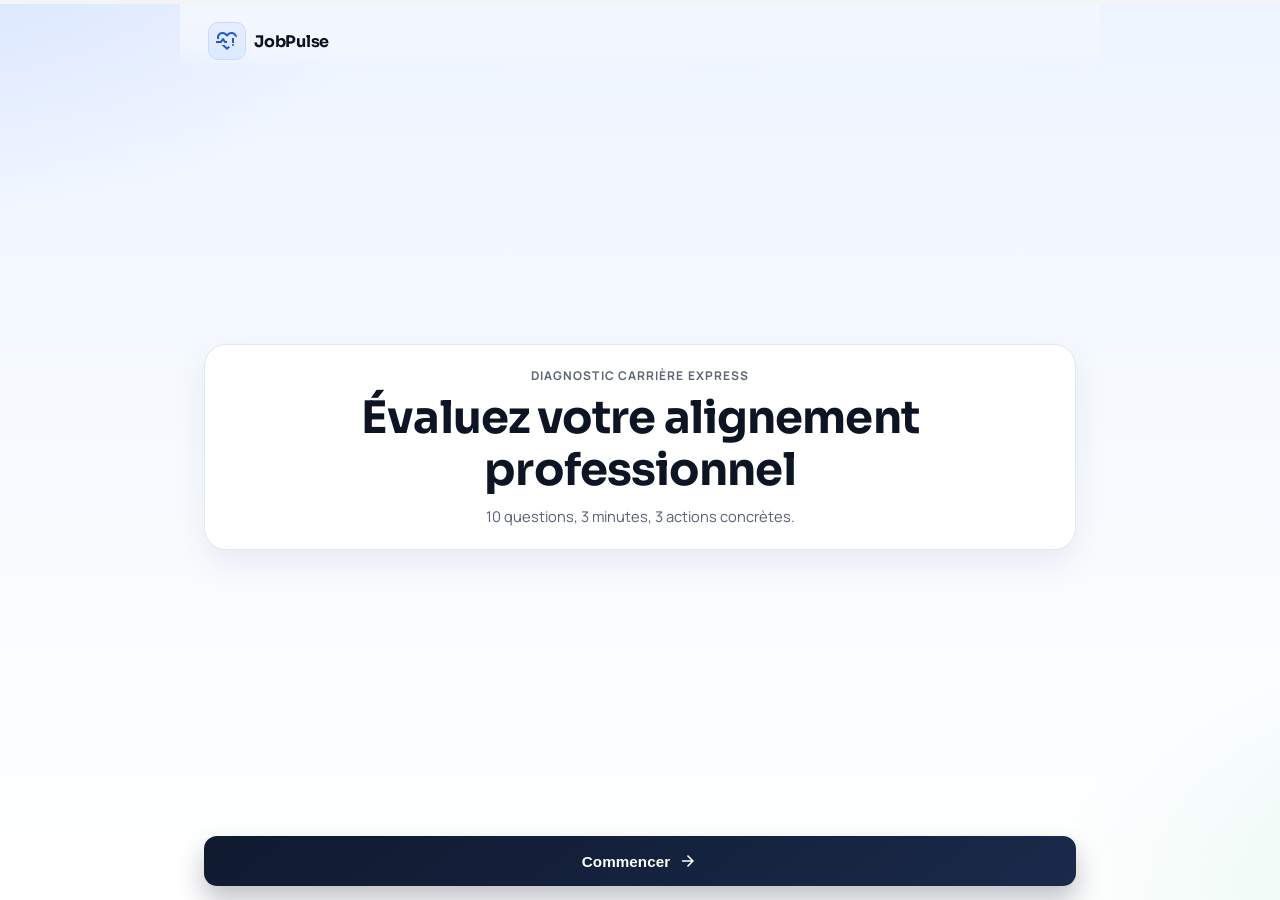
==== commit d4614691: "Refactor mobile-first UX across screens and results" ====
--- a/index.html
+++ b/index.html
@@ -46,10 +46,11 @@
         </div>
       </header>
       <div class="screen-main">
-        <article class="card card-center">
+        <article class="card card-center">
           <p class="eyebrow">&Eacute;tape 1 sur 3</p>
-          <h2>Ce qui compte le plus pour vous</h2>
+          <h2>Ce qui compte le plus pour vous</h2>
           <p class="subtitle">Classez ces 4 dimensions de la plus importante (1) &agrave; la moins importante (4).</p>
+          <p class="field-note">Sur mobile: utilisez les fl&egrave;ches pour monter ou descendre chaque carte.</p>
 
           <div class="preset-wrap" role="group" aria-label="Pr&eacute;r&eacute;glages priorit&eacute;s">
             <button id="preset-balanced-btn" class="btn btn-secondary preset-btn" type="button">&Eacute;quilibr&eacute;</button>
@@ -59,39 +60,79 @@
           </div>
 
           <ul id="priority-list" class="priority-list">
-            <li class="priority-card" data-dimension="Meaning">
-              <p class="priority-rank">1</p>
-              <div class="priority-content">
-                <p class="priority-title">Sens du travail</p>
+            <li class="priority-card" data-dimension="Meaning">
+              <p class="priority-rank">1</p>
+              <div class="priority-content">
+                <p class="priority-title">Sens du travail</p>
                 <p class="priority-desc">L'utilit&eacute; et l'impact de ce que je fais</p>
-              </div>
-              <span class="material-symbols-outlined priority-icon">volunteer_activism</span>
-            </li>
-            <li class="priority-card" data-dimension="Growth">
-              <p class="priority-rank">2</p>
-              <div class="priority-content">
+              </div>
+              <div class="priority-card-end">
+                <span class="material-symbols-outlined priority-icon">volunteer_activism</span>
+                <div class="priority-controls" role="group" aria-label="R&eacute;ordonner la priorit&eacute;">
+                  <button class="priority-move-btn" type="button" data-move="up" aria-label="Monter la priorit&eacute;">
+                    <span class="material-symbols-outlined">arrow_upward</span>
+                  </button>
+                  <button class="priority-move-btn" type="button" data-move="down" aria-label="Descendre la priorit&eacute;">
+                    <span class="material-symbols-outlined">arrow_downward</span>
+                  </button>
+                </div>
+              </div>
+            </li>
+            <li class="priority-card" data-dimension="Growth">
+              <p class="priority-rank">2</p>
+              <div class="priority-content">
                 <p class="priority-title">&Eacute;volution</p>
                 <p class="priority-desc">Apprendre, progresser et d&eacute;velopper ma carri&egrave;re</p>
-              </div>
-              <span class="material-symbols-outlined priority-icon">trending_up</span>
-            </li>
-            <li class="priority-card" data-dimension="Recognition">
-              <p class="priority-rank">3</p>
-              <div class="priority-content">
-                <p class="priority-title">Reconnaissance</p>
+              </div>
+              <div class="priority-card-end">
+                <span class="material-symbols-outlined priority-icon">trending_up</span>
+                <div class="priority-controls" role="group" aria-label="R&eacute;ordonner la priorit&eacute;">
+                  <button class="priority-move-btn" type="button" data-move="up" aria-label="Monter la priorit&eacute;">
+                    <span class="material-symbols-outlined">arrow_upward</span>
+                  </button>
+                  <button class="priority-move-btn" type="button" data-move="down" aria-label="Descendre la priorit&eacute;">
+                    <span class="material-symbols-outlined">arrow_downward</span>
+                  </button>
+                </div>
+              </div>
+            </li>
+            <li class="priority-card" data-dimension="Recognition">
+              <p class="priority-rank">3</p>
+              <div class="priority-content">
+                <p class="priority-title">Reconnaissance</p>
                 <p class="priority-desc">&Ecirc;tre valoris&eacute; pour mon travail et mes r&eacute;sultats</p>
-              </div>
-              <span class="material-symbols-outlined priority-icon">workspace_premium</span>
-            </li>
-            <li class="priority-card" data-dimension="Environment">
-              <p class="priority-rank">4</p>
-              <div class="priority-content">
-                <p class="priority-title">Environnement</p>
+              </div>
+              <div class="priority-card-end">
+                <span class="material-symbols-outlined priority-icon">workspace_premium</span>
+                <div class="priority-controls" role="group" aria-label="R&eacute;ordonner la priorit&eacute;">
+                  <button class="priority-move-btn" type="button" data-move="up" aria-label="Monter la priorit&eacute;">
+                    <span class="material-symbols-outlined">arrow_upward</span>
+                  </button>
+                  <button class="priority-move-btn" type="button" data-move="down" aria-label="Descendre la priorit&eacute;">
+                    <span class="material-symbols-outlined">arrow_downward</span>
+                  </button>
+                </div>
+              </div>
+            </li>
+            <li class="priority-card" data-dimension="Environment">
+              <p class="priority-rank">4</p>
+              <div class="priority-content">
+                <p class="priority-title">Environnement</p>
                 <p class="priority-desc">Travailler dans une bonne &eacute;quipe et un cadre sain</p>
-              </div>
-              <span class="material-symbols-outlined priority-icon">groups</span>
-            </li>
-          </ul>
+              </div>
+              <div class="priority-card-end">
+                <span class="material-symbols-outlined priority-icon">groups</span>
+                <div class="priority-controls" role="group" aria-label="R&eacute;ordonner la priorit&eacute;">
+                  <button class="priority-move-btn" type="button" data-move="up" aria-label="Monter la priorit&eacute;">
+                    <span class="material-symbols-outlined">arrow_upward</span>
+                  </button>
+                  <button class="priority-move-btn" type="button" data-move="down" aria-label="Descendre la priorit&eacute;">
+                    <span class="material-symbols-outlined">arrow_downward</span>
+                  </button>
+                </div>
+              </div>
+            </li>
+          </ul>
 
           <button id="weights-reset-btn" class="btn btn-secondary inline-btn" type="button">R&eacute;initialiser l'ordre</button>
         </article>
@@ -146,83 +187,92 @@
       <div class="screen-main">
         <article class="card card-center">
           <p class="eyebrow">&Eacute;tape 3 sur 3</p>
-          <h2>Votre contexte professionnel</h2>
+          <h2>Votre contexte professionnel</h2>
           <p class="subtitle">Ces informations restent priv&eacute;es et servent uniquement &agrave; personnaliser vos recommandations.</p>
-          <div class="profile-form">
-            <label class="profile-label" for="domain-select">Domaine d'activit&eacute;</label>
-            <select id="domain-select" class="profile-select">
-              <option value="tech_it" selected>Technologie / IT</option>
-              <option value="finance_banking_insurance">Finance / Banque / Assurance</option>
-              <option value="industry_engineering">Industrie / Ing&eacute;nierie</option>
-              <option value="health_pharma">Sant&eacute; / Pharmaceutique</option>
-              <option value="consulting_audit">Conseil / Audit</option>
-              <option value="marketing_communication">Marketing / Communication</option>
-              <option value="commerce_distribution">Commerce / Distribution</option>
-              <option value="education_research">&Eacute;ducation / Recherche</option>
-              <option value="public_admin">Administration / Secteur public</option>
-              <option value="construction_real_estate">Construction / Immobilier</option>
-              <option value="transport_logistics">Transport / Logistique</option>
-              <option value="energy_environment">&Eacute;nergie / Environnement</option>
-              <option value="media_creation">M&eacute;dias / Cr&eacute;ation</option>
-              <option value="hospitality_tourism">H&ocirc;tellerie / Tourisme</option>
-              <option value="other_domain">Autre</option>
-            </select>
-
-            <label class="profile-label" for="function-select">Fonction</label>
-            <select id="function-select" class="profile-select">
-              <option value="direction_leadership">Direction / Leadership</option>
-              <option value="team_management">Management d'&eacute;quipe</option>
-              <option value="engineering_technical">Ing&eacute;nierie / Technique</option>
-              <option value="it_data_product" selected>IT / Data / Produit</option>
-              <option value="finance_accounting">Finance / Comptabilit&eacute;</option>
-              <option value="marketing_communication">Marketing / Communication</option>
-              <option value="sales_business_dev">Commercial / Business Development</option>
-              <option value="operations_production">Op&eacute;rations / Production</option>
-              <option value="support_admin">Support / Administration</option>
-              <option value="human_resources">Ressources Humaines</option>
-              <option value="research_expertise">Recherche / Expertise</option>
-              <option value="other_function">Autre</option>
-            </select>
-
-            <label class="profile-label" for="company-size-select">Taille de l'entreprise</label>
-            <select id="company-size-select" class="profile-select">
-              <option value="freelance">Freelance / Ind&eacute;pendant</option>
-              <option value="startup" selected>Startup (&lt;50)</option>
-              <option value="sme">PME (50-250)</option>
-              <option value="mid_cap">ETI (250-1000)</option>
-              <option value="large_company">Grande entreprise (1000+)</option>
-              <option value="global_group">Groupe international</option>
-            </select>
-
-            <label class="profile-label" for="tenure-select">Anciennet&eacute; dans l'entreprise</label>
-            <select id="tenure-select" class="profile-select">
-              <option value="lt6">&lt; 6 mois</option>
-              <option value="6m_2y" selected>6 mois - 2 ans</option>
-              <option value="2_5y">2 - 5 ans</option>
-              <option value="5_10y">5 - 10 ans</option>
-              <option value="10_20y">10 - 20 ans</option>
-              <option value="20plus">20+ ans</option>
-            </select>
-
-            <label class="profile-label" for="hierarchy-select">Niveau hi&eacute;rarchique</label>
-            <select id="hierarchy-select" class="profile-select">
-              <option value="individual_contributor" selected>Contributeur individuel</option>
-              <option value="team_manager">Manager d'&eacute;quipe</option>
-              <option value="manager_of_managers">Manager de managers</option>
-              <option value="executive">Direction / ex&eacute;cutif</option>
-            </select>
-
-            <label class="profile-label" for="offer-select">Si vous recevez une offre int&eacute;ressante demain (facultatif)</label>
-            <select id="offer-select" class="profile-select">
-              <option value="" selected>S&eacute;lectionnez une option (facultatif)</option>
-              <option value="leave_immediately">Je partirais imm&eacute;diatement</option>
-              <option value="consider_seriously">Je r&eacute;fl&eacute;chirais s&eacute;rieusement</option>
-              <option value="likely_stay">Je resterais probablement</option>
-              <option value="would_not_leave">Je ne partirais pas</option>
-            </select>
-          </div>
-        </article>
-      </div>
+          <div class="profile-form">
+            <section class="profile-group" aria-label="R&ocirc;le et secteur">
+              <p class="profile-group-title">R&ocirc;le et secteur</p>
+              <label class="profile-label" for="domain-select">Domaine d'activit&eacute;</label>
+              <select id="domain-select" class="profile-select">
+                <option value="tech_it" selected>Technologie / IT</option>
+                <option value="finance_banking_insurance">Finance / Banque / Assurance</option>
+                <option value="industry_engineering">Industrie / Ing&eacute;nierie</option>
+                <option value="health_pharma">Sant&eacute; / Pharmaceutique</option>
+                <option value="consulting_audit">Conseil / Audit</option>
+                <option value="marketing_communication">Marketing / Communication</option>
+                <option value="commerce_distribution">Commerce / Distribution</option>
+                <option value="education_research">&Eacute;ducation / Recherche</option>
+                <option value="public_admin">Administration / Secteur public</option>
+                <option value="construction_real_estate">Construction / Immobilier</option>
+                <option value="transport_logistics">Transport / Logistique</option>
+                <option value="energy_environment">&Eacute;nergie / Environnement</option>
+                <option value="media_creation">M&eacute;dias / Cr&eacute;ation</option>
+                <option value="hospitality_tourism">H&ocirc;tellerie / Tourisme</option>
+                <option value="other_domain">Autre</option>
+              </select>
+
+              <label class="profile-label" for="function-select">Fonction</label>
+              <select id="function-select" class="profile-select">
+                <option value="direction_leadership">Direction / Leadership</option>
+                <option value="team_management">Management d'&eacute;quipe</option>
+                <option value="engineering_technical">Ing&eacute;nierie / Technique</option>
+                <option value="it_data_product" selected>IT / Data / Produit</option>
+                <option value="finance_accounting">Finance / Comptabilit&eacute;</option>
+                <option value="marketing_communication">Marketing / Communication</option>
+                <option value="sales_business_dev">Commercial / Business Development</option>
+                <option value="operations_production">Op&eacute;rations / Production</option>
+                <option value="support_admin">Support / Administration</option>
+                <option value="human_resources">Ressources Humaines</option>
+                <option value="research_expertise">Recherche / Expertise</option>
+                <option value="other_function">Autre</option>
+              </select>
+            </section>
+
+            <section class="profile-group" aria-label="Entreprise et anciennet&eacute;">
+              <p class="profile-group-title">Entreprise et anciennet&eacute;</p>
+              <label class="profile-label" for="company-size-select">Taille de l'entreprise</label>
+              <select id="company-size-select" class="profile-select">
+                <option value="freelance">Freelance / Ind&eacute;pendant</option>
+                <option value="startup" selected>Startup (&lt;50)</option>
+                <option value="sme">PME (50-250)</option>
+                <option value="mid_cap">ETI (250-1000)</option>
+                <option value="large_company">Grande entreprise (1000+)</option>
+                <option value="global_group">Groupe international</option>
+              </select>
+
+              <label class="profile-label" for="tenure-select">Anciennet&eacute; dans l'entreprise</label>
+              <select id="tenure-select" class="profile-select">
+                <option value="lt6">&lt; 6 mois</option>
+                <option value="6m_2y" selected>6 mois - 2 ans</option>
+                <option value="2_5y">2 - 5 ans</option>
+                <option value="5_10y">5 - 10 ans</option>
+                <option value="10_20y">10 - 20 ans</option>
+                <option value="20plus">20+ ans</option>
+              </select>
+            </section>
+
+            <section class="profile-group" aria-label="Niveau et intention de mobilit&eacute;">
+              <p class="profile-group-title">Niveau et intention de mobilit&eacute;</p>
+              <label class="profile-label" for="hierarchy-select">Niveau hi&eacute;rarchique</label>
+              <select id="hierarchy-select" class="profile-select">
+                <option value="individual_contributor" selected>Contributeur individuel</option>
+                <option value="team_manager">Manager d'&eacute;quipe</option>
+                <option value="manager_of_managers">Manager de managers</option>
+                <option value="executive">Direction / ex&eacute;cutif</option>
+              </select>
+
+              <label class="profile-label" for="offer-select">Si vous recevez une offre int&eacute;ressante demain (facultatif)</label>
+              <select id="offer-select" class="profile-select">
+                <option value="" selected>S&eacute;lectionnez une option (facultatif)</option>
+                <option value="leave_immediately">Je partirais imm&eacute;diatement</option>
+                <option value="consider_seriously">Je r&eacute;fl&eacute;chirais s&eacute;rieusement</option>
+                <option value="likely_stay">Je resterais probablement</option>
+                <option value="would_not_leave">Je ne partirais pas</option>
+              </select>
+            </section>
+          </div>
+        </article>
+      </div>
       <footer class="screen-footer">
         <button id="profile-next-btn" class="btn btn-primary">
           <span>Voir mes r&eacute;sultats</span>
@@ -264,19 +314,6 @@
               <p id="chiLabel" class="chi-label">En progression</p>
               <p id="socialComparisonLine" class="social-comparison">Vous faites partie des 22% de profils Strat&egrave;ge.</p>
             </div>
-
-            <div class="quick-diagnostic">
-              <div class="diag-card">
-                <p class="diag-label">&#128293; Ce qui vous motive</p>
-                <p id="quickStrongestDimension" class="diag-value">-</p>
-              </div>
-              <div class="diag-card">
-                <p class="diag-label">&#9888; Ce qui peut vous freiner</p>
-                <p id="quickWeakestDimension" class="diag-value">-</p>
-              </div>
-            </div>
-
-            <p id="chiSummary" class="hero-summary">Votre situation est globalement positive mais certains leviers peuvent encore &ecirc;tre renforc&eacute;s.</p>
 
             <div class="share-buttons">
               <button id="share-btn" class="btn btn-primary" type="button">Partager mon profil carri&egrave;re</button>
@@ -305,14 +342,37 @@
           <p id="careerWeakestDimension" hidden>-</p>
           <p id="careerSecondRow" hidden></p>
           <p id="careerSecondDimension" hidden>-</p>
-          <button id="copy-summary-btn" type="button" hidden>Copier</button>
-        </article>
-
-        <article class="card">
-          <h3>Vos 3 actions prioritaires</h3>
-          <ol id="actionsList" class="action-steps"></ol>
-        </article>
-
+          <button id="copy-summary-btn" type="button" hidden>Copier</button>
+        </article>
+
+        <article class="card quick-diagnosis-card">
+          <h3>Diagnostic rapide</h3>
+          <div class="quick-diagnostic">
+            <div class="diag-card">
+              <p class="diag-label">&#128293; Ce qui vous motive</p>
+              <p id="quickStrongestDimension" class="diag-value">-</p>
+            </div>
+            <div class="diag-card">
+              <p class="diag-label">&#9888; Ce qui peut vous freiner</p>
+              <p id="quickWeakestDimension" class="diag-value">-</p>
+            </div>
+          </div>
+          <p id="chiSummary" class="hero-summary">Votre situation est globalement positive mais certains leviers peuvent encore &ecirc;tre renforc&eacute;s.</p>
+        </article>
+
+        <article class="card actions-card">
+          <h3>Vos 3 actions prioritaires</h3>
+          <ol id="actionsList" class="action-steps"></ol>
+        </article>
+
+        <details class="card details-card">
+          <summary>Comprendre le diagnostic</summary>
+          <div class="details-content">
+            <p id="analysisText" class="analysis-text">Votre analyse personnalis&eacute;e appara&icirc;tra ici.</p>
+            <p id="recommendationContext" class="calc-note" hidden></p>
+          </div>
+        </details>
+
         <details class="card details-card balance-card">
           <summary>Votre &eacute;quilibre professionnel</summary>
           <div class="details-content">
@@ -323,16 +383,8 @@
             <p id="dimensionSummary" class="calc-note"></p>
             <p id="secondDimensionSummary" class="calc-note" hidden></p>
           </div>
-        </details>
-
-        <details class="card details-card">
-          <summary>Comprendre le diagnostic</summary>
-          <div class="details-content">
-            <p id="analysisText" class="analysis-text">Votre analyse personnalis&eacute;e appara&icirc;tra ici.</p>
-            <p id="recommendationContext" class="calc-note" hidden></p>
-          </div>
-        </details>
-      </div>
+        </details>
+      </div>
       <footer class="screen-footer results-actions">
         <button id="restart-btn" class="btn btn-primary">Refaire le diagnostic</button>
       </footer>
--- a/styles.css
+++ b/styles.css
@@ -1396,3 +1396,355 @@
     width: 100%;
   }
 }
+
+/* Mobile-first UX refactor */
+.app {
+  max-width: 420px;
+  padding-top: 0;
+}
+
+.screen {
+  min-height: 100dvh;
+}
+
+.screen-header {
+  padding: 14px 16px 8px;
+}
+
+.screen-main {
+  padding: 8px 16px 10px;
+  align-items: flex-start;
+}
+
+#screen-landing .screen-main {
+  align-items: center;
+}
+
+.results-main {
+  padding: 8px 16px 20px;
+  gap: 12px;
+}
+
+.card {
+  padding: 16px;
+  border-radius: 18px;
+}
+
+.card-center {
+  max-width: 100%;
+}
+
+h1 {
+  font-size: clamp(1.62rem, 8vw, 2rem);
+  line-height: 1.18;
+}
+
+h2 {
+  font-size: clamp(1.2rem, 5.4vw, 1.5rem);
+}
+
+h3 {
+  margin-bottom: 10px;
+  font-size: 1.03rem;
+}
+
+.subtitle {
+  margin-top: 8px;
+  font-size: 0.92rem;
+  line-height: 1.5;
+}
+
+.screen-footer {
+  position: sticky;
+  bottom: 0;
+  z-index: 8;
+  padding: 10px 16px calc(14px + env(safe-area-inset-bottom));
+  background: linear-gradient(180deg, rgba(243, 247, 255, 0) 0%, rgba(243, 247, 255, 0.95) 38%, rgba(243, 247, 255, 1) 100%);
+  backdrop-filter: blur(6px);
+}
+
+.btn {
+  min-height: 50px;
+  padding: 12px 14px;
+  font-size: 0.95rem;
+}
+
+.btn-secondary {
+  border-width: 1px;
+}
+
+#screen-weights .card-center {
+  text-align: left;
+}
+
+.preset-wrap {
+  margin-top: 12px;
+}
+
+.priority-list {
+  margin-top: 12px;
+  gap: 8px;
+}
+
+.priority-card {
+  padding: 10px;
+  gap: 10px;
+  touch-action: pan-y;
+}
+
+.priority-content {
+  min-width: 0;
+}
+
+.priority-desc {
+  font-size: 0.75rem;
+}
+
+.priority-card-end {
+  display: grid;
+  justify-items: end;
+  gap: 8px;
+}
+
+.priority-controls {
+  display: flex;
+  gap: 6px;
+}
+
+.priority-move-btn {
+  width: 34px;
+  height: 34px;
+  padding: 0;
+  border-radius: 10px;
+  border: 1px solid #c8d7f0;
+  background: #f8fbff;
+  color: #1f3b70;
+  display: inline-flex;
+  align-items: center;
+  justify-content: center;
+  cursor: pointer;
+}
+
+.priority-move-btn .material-symbols-outlined {
+  font-size: 18px;
+}
+
+.priority-move-btn:disabled {
+  opacity: 0.38;
+  cursor: not-allowed;
+}
+
+#question-card {
+  padding: 16px;
+}
+
+#screen-questions h2 {
+  line-height: 1.35;
+}
+
+.slider-wrap {
+  margin-top: 12px;
+}
+
+input[type="range"]::-webkit-slider-thumb {
+  width: 32px;
+  height: 32px;
+  margin-top: -11px;
+  border-width: 5px;
+}
+
+input[type="range"]::-moz-range-thumb {
+  width: 32px;
+  height: 32px;
+  border-width: 5px;
+}
+
+.slider-labels {
+  font-size: 0.78rem;
+}
+
+.profile-form {
+  margin-top: 12px;
+  gap: 12px;
+}
+
+.profile-group {
+  padding: 12px;
+  border: 1px solid #d7e3f4;
+  border-radius: 14px;
+  background: linear-gradient(180deg, #f7fbff 0%, #ffffff 100%);
+  display: grid;
+  gap: 8px;
+}
+
+.profile-group-title {
+  margin: 0;
+  font-size: 0.76rem;
+  text-transform: uppercase;
+  letter-spacing: 0.08em;
+  font-weight: 800;
+  color: #3f5f8f;
+}
+
+.profile-label {
+  font-size: 0.84rem;
+}
+
+.profile-select {
+  min-height: 48px;
+  padding: 11px 12px;
+  font-size: 0.94rem;
+}
+
+#screen-results .results-main {
+  gap: 10px;
+  padding-top: 6px;
+}
+
+#screen-results .hero-score-card {
+  padding: 16px;
+  border-radius: 18px;
+}
+
+#screen-results .hero-identity {
+  gap: 12px;
+}
+
+#screen-results .identity-name {
+  font-size: clamp(2rem, 11vw, 2.6rem);
+}
+
+#screen-results .career-profile-media {
+  width: 124px;
+  height: 124px;
+}
+
+#screen-results .identity-signature {
+  font-size: 0.9rem;
+}
+
+#screen-results .hero-score-panel {
+  width: 100%;
+  padding: 14px;
+  gap: 10px;
+}
+
+#screen-results .chi-score {
+  font-size: clamp(2.2rem, 10vw, 3rem);
+}
+
+#screen-results .isc-progress-track {
+  width: 100%;
+}
+
+#screen-results .share-buttons {
+  width: 100%;
+  display: grid;
+  grid-template-columns: 1fr;
+  gap: 8px;
+}
+
+#screen-results #share-btn,
+#screen-results #download-card-btn {
+  width: 100%;
+  min-width: 0;
+}
+
+#screen-results .quick-diagnosis-card {
+  padding: 14px;
+}
+
+#screen-results .quick-diagnostic {
+  width: 100%;
+  grid-template-columns: 1fr;
+  gap: 8px;
+}
+
+#screen-results .hero-summary {
+  margin-top: 6px;
+  font-size: 0.9rem;
+  line-height: 1.5;
+}
+
+#screen-results .action-step {
+  padding: 10px;
+}
+
+.details-card summary {
+  min-height: 52px;
+  padding: 14px 16px;
+}
+
+.radar-wrap {
+  margin-top: 4px;
+}
+
+.radar-chart {
+  width: min(100%, 340px);
+}
+
+.radar-context-note {
+  font-size: 0.8rem;
+}
+
+@media (min-width: 768px) {
+  .app {
+    max-width: 920px;
+  }
+
+  .screen-header {
+    padding: 22px 28px 10px;
+  }
+
+  .screen-main,
+  .results-main {
+    padding-left: 24px;
+    padding-right: 24px;
+  }
+
+  .screen-main {
+    align-items: center;
+  }
+
+  .card {
+    padding: 22px;
+    border-radius: 22px;
+  }
+
+  h1 {
+    font-size: clamp(2rem, 6vw, 2.8rem);
+  }
+
+  .screen-footer {
+    position: static;
+    padding-left: 24px;
+    padding-right: 24px;
+    background: transparent;
+    backdrop-filter: none;
+  }
+
+  .priority-controls {
+    display: none;
+  }
+
+  #screen-results .results-main {
+    max-width: 760px;
+    margin: 0 auto;
+    padding-top: 10px;
+    gap: 12px;
+  }
+
+  #screen-results .quick-diagnostic {
+    grid-template-columns: 1fr 1fr;
+  }
+
+  #screen-results .share-buttons {
+    display: flex;
+    justify-content: center;
+  }
+
+  #screen-results #share-btn,
+  #screen-results #download-card-btn {
+    width: auto;
+  }
+}
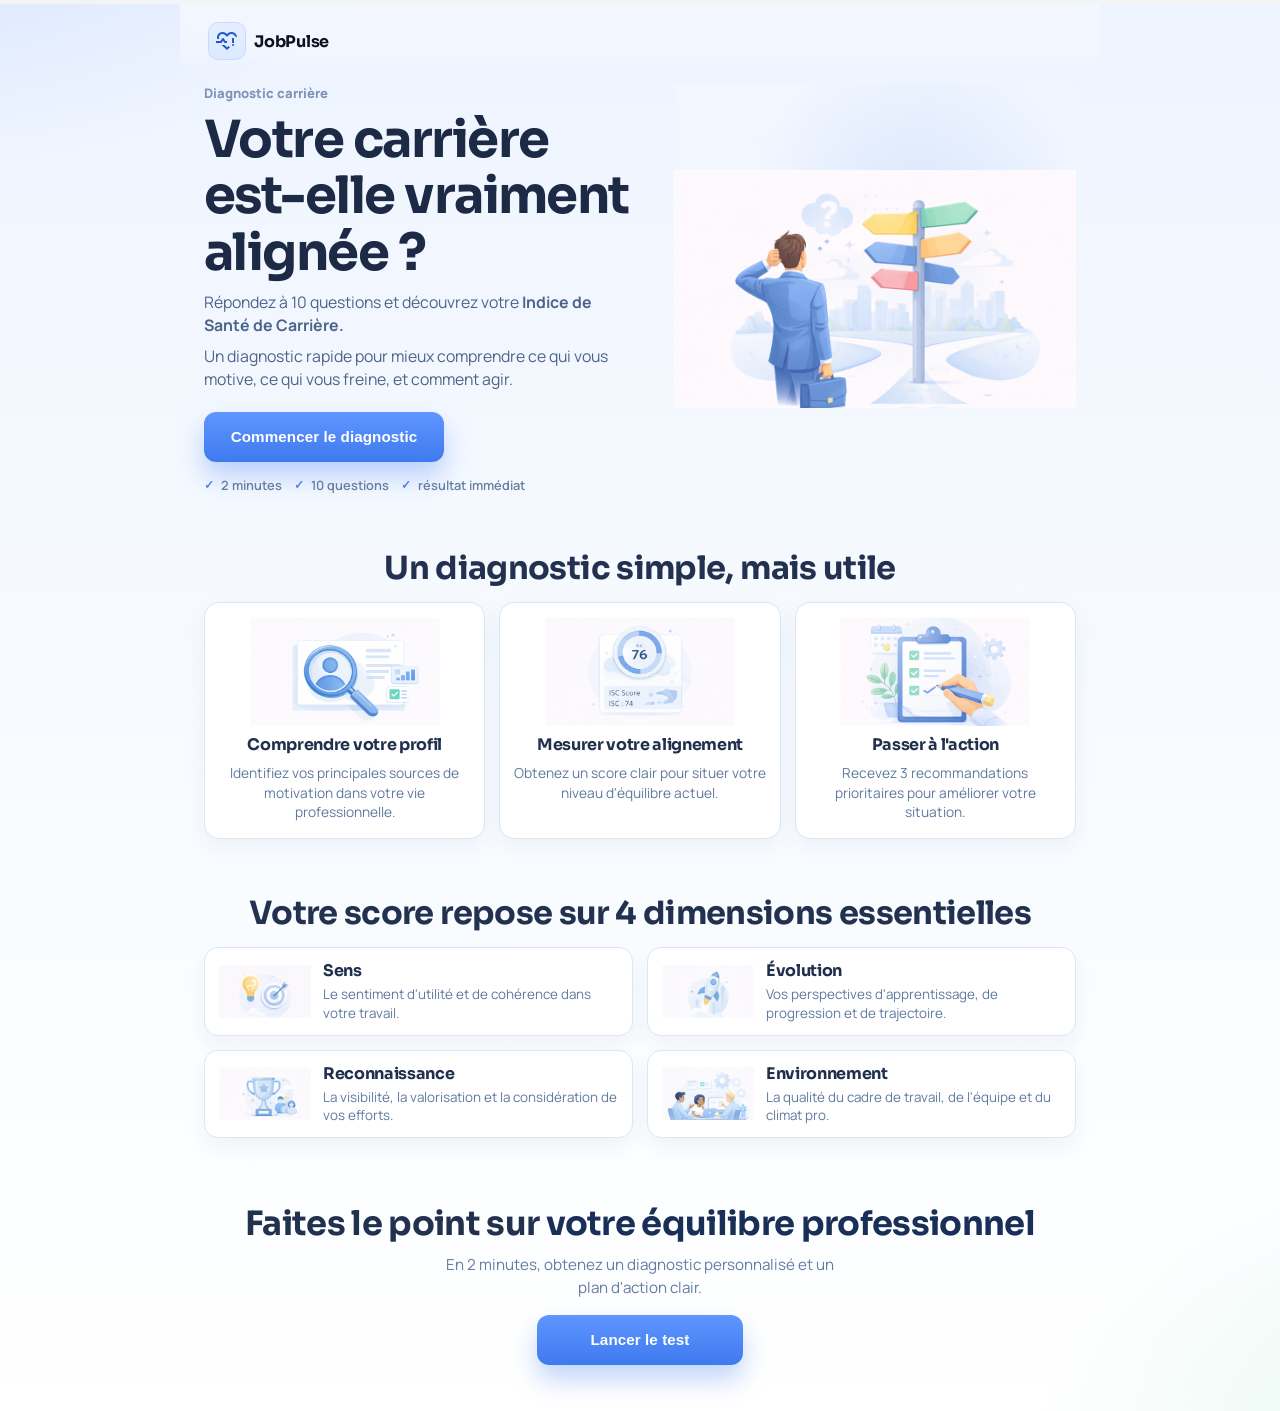
==== commit f56023f3: "feat: refresh landing visuals and functional specs" ====
--- a/index.html
+++ b/index.html
@@ -16,27 +16,115 @@
   </div>
 
   <main class="app">
-    <section id="screen-landing" class="screen active">
-      <header class="screen-header">
-        <div class="brand">
-          <span class="material-symbols-outlined brand-icon">pulse_alert</span>
-          <p class="brand-name">JobPulse</p>
-        </div>
-      </header>
-      <div class="screen-main">
-        <article class="card card-center">
-          <p class="eyebrow">Diagnostic carri&egrave;re express</p>
-          <h1>&Eacute;valuez votre alignement professionnel</h1>
-          <p class="subtitle">10 questions, 3 minutes, 3 actions concr&egrave;tes.</p>
-        </article>
-      </div>
-      <footer class="screen-footer">
-        <button id="start-btn" class="btn btn-primary">
-          <span>Commencer</span>
-          <span class="material-symbols-outlined">arrow_forward</span>
-        </button>
-      </footer>
-    </section>
+    <section id="screen-landing" class="screen active">
+      <header class="screen-header">
+        <div class="brand">
+          <span class="material-symbols-outlined brand-icon">pulse_alert</span>
+          <p class="brand-name">JobPulse</p>
+        </div>
+      </header>
+      <div class="screen-main landing-main">
+        <div class="landing-shell">
+          <section class="landing-hero" aria-labelledby="landing-hero-title">
+            <div class="landing-hero-copy">
+              <p class="landing-eyebrow">Diagnostic carri&egrave;re</p>
+              <h1 id="landing-hero-title">Votre carri&egrave;re est-elle vraiment align&eacute;e&nbsp;?</h1>
+              <p class="landing-description">
+                R&eacute;pondez &agrave; 10 questions et d&eacute;couvrez votre
+                <strong>Indice de Sant&eacute; de Carri&egrave;re.</strong>
+              </p>
+              <p class="landing-description landing-description-secondary">
+                Un diagnostic rapide pour mieux comprendre ce qui vous motive, ce qui vous freine, et comment agir.
+              </p>
+              <button id="start-btn" class="btn btn-primary landing-cta" data-start-diagnosis>
+                <span>Commencer le diagnostic</span>
+              </button>
+              <ul class="landing-proof-points" aria-label="Preuves rapides">
+                <li><span class="proof-check">&#10003;</span><span>2 minutes</span></li>
+                <li><span class="proof-check">&#10003;</span><span>10 questions</span></li>
+                <li><span class="proof-check">&#10003;</span><span>r&eacute;sultat imm&eacute;diat</span></li>
+              </ul>
+            </div>
+            <div class="landing-hero-visual" aria-hidden="true">
+              <div class="landing-visual-glow"></div>
+              <div class="landing-visual-frame">
+                <img
+                  class="landing-hero-illustration"
+                  src="assets/lp-hero.png"
+                  alt="Illustration d'un professionnel face &agrave; un choix de trajectoire de carri&egrave;re"
+                  loading="eager"
+                  decoding="async"
+                >
+              </div>
+              <div class="landing-visual-shine"></div>
+            </div>
+          </section>
+
+          <section class="landing-block" aria-labelledby="landing-value-title">
+            <h2 id="landing-value-title" class="landing-section-title">Un diagnostic simple, mais utile</h2>
+            <div class="landing-step-grid">
+              <article class="landing-step-card">
+                <img class="landing-step-icon-image" src="assets/lp-step-profile.png" alt="" loading="lazy" decoding="async">
+                <h3>Comprendre votre profil</h3>
+                <p>Identifiez vos principales sources de motivation dans votre vie professionnelle.</p>
+              </article>
+              <article class="landing-step-card">
+                <img class="landing-step-icon-image" src="assets/lp-step-score.png" alt="" loading="lazy" decoding="async">
+                <h3>Mesurer votre alignement</h3>
+                <p>Obtenez un score clair pour situer votre niveau d'&eacute;quilibre actuel.</p>
+              </article>
+              <article class="landing-step-card">
+                <img class="landing-step-icon-image" src="assets/lp-step-action.png" alt="" loading="lazy" decoding="async">
+                <h3>Passer &agrave; l'action</h3>
+                <p>Recevez 3 recommandations prioritaires pour am&eacute;liorer votre situation.</p>
+              </article>
+            </div>
+          </section>
+
+          <section class="landing-block" aria-labelledby="landing-dimensions-title">
+            <h2 id="landing-dimensions-title" class="landing-section-title">Votre score repose sur 4 dimensions essentielles</h2>
+            <div class="landing-dimension-grid">
+              <article class="landing-dimension-card">
+                <img class="landing-dimension-icon-image" src="assets/lp-dim-meaning.png" alt="" loading="lazy" decoding="async">
+                <div>
+                  <h3>Sens</h3>
+                  <p>Le sentiment d'utilit&eacute; et de coh&eacute;rence dans votre travail.</p>
+                </div>
+              </article>
+              <article class="landing-dimension-card">
+                <img class="landing-dimension-icon-image" src="assets/lp-dim-evolution.png" alt="" loading="lazy" decoding="async">
+                <div>
+                  <h3>&Eacute;volution</h3>
+                  <p>Vos perspectives d'apprentissage, de progression et de trajectoire.</p>
+                </div>
+              </article>
+              <article class="landing-dimension-card">
+                <img class="landing-dimension-icon-image" src="assets/lp-dim-recognition.png" alt="" loading="lazy" decoding="async">
+                <div>
+                  <h3>Reconnaissance</h3>
+                  <p>La visibilit&eacute;, la valorisation et la consid&eacute;ration de vos efforts.</p>
+                </div>
+              </article>
+              <article class="landing-dimension-card">
+                <img class="landing-dimension-icon-image" src="assets/lp-dim-environment.png" alt="" loading="lazy" decoding="async">
+                <div>
+                  <h3>Environnement</h3>
+                  <p>La qualit&eacute; du cadre de travail, de l'&eacute;quipe et du climat pro.</p>
+                </div>
+              </article>
+            </div>
+          </section>
+
+          <section class="landing-final-cta" aria-label="Appel &agrave; l'action final">
+            <h2>Faites le point sur <strong>votre &eacute;quilibre professionnel</strong></h2>
+            <p>En 2 minutes, obtenez un diagnostic personnalis&eacute; et un plan d'action clair.</p>
+            <button id="start-btn-bottom" class="btn btn-primary landing-cta landing-cta-secondary" type="button" data-start-diagnosis>
+              <span>Lancer le test</span>
+            </button>
+          </section>
+        </div>
+      </div>
+    </section>
 
     <section id="screen-weights" class="screen">
       <header class="screen-header">
@@ -50,8 +138,7 @@
           <p class="eyebrow">&Eacute;tape 1 sur 3</p>
           <h2>Ce qui compte le plus pour vous</h2>
           <p class="subtitle">Classez ces 4 dimensions de la plus importante (1) &agrave; la moins importante (4).</p>
-          <p class="field-note">Sur mobile: utilisez les fl&egrave;ches pour monter ou descendre chaque carte.</p>
-
+
           <div class="preset-wrap" role="group" aria-label="Pr&eacute;r&eacute;glages priorit&eacute;s">
             <button id="preset-balanced-btn" class="btn btn-secondary preset-btn" type="button">&Eacute;quilibr&eacute;</button>
             <button id="preset-career-btn" class="btn btn-secondary preset-btn" type="button">Carri&egrave;re</button>
@@ -156,14 +243,28 @@
           <p id="remaining-time" class="meta subtle"></p>
         </div>
       </header>
-      <div class="screen-main">
-        <article id="question-card" class="card card-center">
-          <h2 id="question-text"></h2>
-          <div class="slider-wrap">
-            <input id="answer-range" type="range" min="1" max="5" step="1" value="3">
-            <div class="slider-labels">
-              <span>1 - Pas du tout</span>
-              <span id="answer-value">3</span>
+      <div class="screen-main">
+        <article id="question-card" class="card card-center">
+          <p id="question-card-progress" class="question-card-progress" hidden>Question 1 / 10</p>
+          <h2 id="question-text"></h2>
+          <div class="slider-wrap">
+            <div id="first-question-scale" class="first-question-scale" hidden>
+              <div class="first-question-extremes">
+                <span>Pas du tout</span>
+                <span>Totalement</span>
+              </div>
+              <div class="first-question-numbers" aria-hidden="true">
+                <span>1</span>
+                <span>2</span>
+                <span>3</span>
+                <span>4</span>
+                <span>5</span>
+              </div>
+            </div>
+            <input id="answer-range" type="range" min="1" max="5" step="1" value="3">
+            <div class="slider-labels">
+              <span>1 - Pas du tout</span>
+              <span id="answer-value">3</span>
               <span>5 - Tout &agrave; fait</span>
             </div>
           </div>
@@ -365,23 +466,31 @@
           <ol id="actionsList" class="action-steps"></ol>
         </article>
 
+        <details class="card details-card balance-card">
+          <summary>Votre &eacute;quilibre professionnel</summary>
+          <div class="details-content">
+            <div class="radar-wrap">
+              <div class="radar-wrapper">
+                <div class="radar-chart-area">
+                  <canvas id="radarChart" class="radar-chart" width="320" height="320" aria-label="Graphique radar des 4 dimensions"></canvas>
+                </div>
+                <div class="radar-label radar-label-top">Sens</div>
+                <div class="radar-label radar-label-right">Evolution</div>
+                <div class="radar-label radar-label-bottom">Reconnaissance</div>
+                <div class="radar-label radar-label-left">Environnement</div>
+              </div>
+              <p class="radar-context-note">Votre score ISC se construit &agrave; partir de 4 dimensions cl&eacute;s de votre exp&eacute;rience professionnelle.</p>
+            </div>
+            <p id="dimensionSummary" class="calc-note"></p>
+            <p id="secondDimensionSummary" class="calc-note" hidden></p>
+          </div>
+        </details>
+
         <details class="card details-card">
           <summary>Comprendre le diagnostic</summary>
           <div class="details-content">
             <p id="analysisText" class="analysis-text">Votre analyse personnalis&eacute;e appara&icirc;tra ici.</p>
             <p id="recommendationContext" class="calc-note" hidden></p>
-          </div>
-        </details>
-
-        <details class="card details-card balance-card">
-          <summary>Votre &eacute;quilibre professionnel</summary>
-          <div class="details-content">
-            <div class="radar-wrap">
-              <canvas id="radarChart" class="radar-chart" width="320" height="320" aria-label="Graphique radar des 4 dimensions"></canvas>
-              <p class="radar-context-note">Votre score ISC se construit &agrave; partir de 4 dimensions cl&eacute;s de votre exp&eacute;rience professionnelle.</p>
-            </div>
-            <p id="dimensionSummary" class="calc-note"></p>
-            <p id="secondDimensionSummary" class="calc-note" hidden></p>
           </div>
         </details>
       </div>
--- a/styles.css
+++ b/styles.css
@@ -156,7 +156,7 @@
 }
 
 #question-card {
-  transition: transform 0.2s ease, opacity 0.2s ease;
+  transition: transform 0.2s ease;
 }
 
 #question-card.bump {
@@ -329,6 +329,15 @@
 
 .slider-wrap { margin-top: 18px; }
 
+.question-card-progress {
+  margin: 0 0 10px;
+  font-size: 0.78rem;
+  font-weight: 800;
+  letter-spacing: 0.06em;
+  text-transform: uppercase;
+  color: #4f6482;
+}
+
 input[type="range"] {
   width: 100%;
   appearance: none;
@@ -381,6 +390,93 @@
   color: #111827;
 }
 
+.first-question-scale {
+  display: grid;
+  gap: 8px;
+}
+
+.first-question-scale[hidden] {
+  display: none !important;
+}
+
+.first-question-extremes {
+  display: flex;
+  justify-content: space-between;
+  gap: 12px;
+  font-size: 0.84rem;
+  line-height: 1.2;
+  color: #4b617f;
+  font-weight: 700;
+}
+
+.first-question-numbers {
+  display: grid;
+  grid-template-columns: repeat(5, minmax(0, 1fr));
+  align-items: center;
+  text-align: center;
+  font-size: 0.86rem;
+  color: #334155;
+  font-weight: 800;
+  letter-spacing: 0.02em;
+}
+
+#screen-questions.question-prototype-active .question-meta-wrap {
+  display: none;
+}
+
+#screen-questions.question-prototype-active .screen-main {
+  align-items: center;
+}
+
+#screen-questions.question-prototype-active #question-card.question-card-prototype {
+  width: min(100%, 560px);
+  padding: 28px;
+  border-radius: 16px;
+  border: 1px solid #d5e4fb;
+  background: linear-gradient(180deg, #ffffff 0%, #f8fbff 100%);
+  box-shadow: 0 16px 34px rgba(15, 23, 42, 0.12);
+}
+
+#screen-questions.question-prototype-active #question-card.question-card-prototype h2 {
+  margin-top: 0;
+  margin-bottom: 0;
+}
+
+#screen-questions.question-prototype-active #question-card.question-card-prototype .slider-wrap {
+  margin-top: 16px;
+  display: grid;
+  gap: 12px;
+}
+
+#screen-questions.question-prototype-active #question-card.question-card-prototype .slider-labels {
+  display: none;
+}
+
+#screen-questions.question-prototype-active #answer-range::-webkit-slider-runnable-track {
+  height: 12px;
+  background: linear-gradient(90deg, #d4deef 0%, #72a8ff 58%, #36c99a 100%);
+}
+
+#screen-questions.question-prototype-active #answer-range::-moz-range-track {
+  height: 12px;
+  background: linear-gradient(90deg, #d4deef 0%, #72a8ff 58%, #36c99a 100%);
+}
+
+#screen-questions.question-prototype-active #answer-range::-webkit-slider-thumb {
+  width: 32px;
+  height: 32px;
+  border: 4px solid #2f6ef6;
+  margin-top: -10px;
+  box-shadow: 0 10px 18px rgba(15, 23, 42, 0.18);
+}
+
+#screen-questions.question-prototype-active #answer-range::-moz-range-thumb {
+  width: 32px;
+  height: 32px;
+  border: 4px solid #2f6ef6;
+  box-shadow: 0 10px 18px rgba(15, 23, 42, 0.18);
+}
+
 .gauge-wrap {
   margin-top: 6px;
   display: flex;
@@ -768,10 +864,39 @@
   place-items: center;
 }
 
+.radar-wrapper {
+  width: 100%;
+  max-width: 380px;
+  margin-inline: auto;
+  position: relative;
+  display: grid;
+  place-items: center;
+  overflow: visible;
+}
+
+.radar-chart-area {
+  display: grid;
+  place-items: center;
+}
+
 .radar-chart {
   width: min(100%, 460px);
   height: auto;
   display: block;
+}
+
+.radar-label {
+  position: absolute;
+  display: none;
+  white-space: nowrap;
+  word-break: normal;
+  overflow-wrap: normal;
+  text-align: center;
+  font-size: 12px;
+  font-weight: 600;
+  line-height: 1.1;
+  color: #25354b;
+  pointer-events: none;
 }
 
 .radar-context-note {
@@ -1639,15 +1764,19 @@
 
 #screen-results .share-buttons {
   width: 100%;
-  display: grid;
-  grid-template-columns: 1fr;
-  gap: 8px;
+  display: flex;
+  flex-direction: column;
+  align-items: center;
+  gap: 14px;
 }
 
 #screen-results #share-btn,
 #screen-results #download-card-btn {
-  width: 100%;
-  min-width: 0;
+  width: min(100%, 268px);
+  min-width: 240px;
+  max-width: 280px;
+  justify-content: center;
+  text-align: center;
 }
 
 #screen-results .quick-diagnosis-card {
@@ -1676,15 +1805,31 @@
 }
 
 .radar-wrap {
-  margin-top: 4px;
+  margin-top: 6px;
+  width: 100%;
+  max-width: 352px;
+  margin-inline: auto;
+  padding: 16px;
 }
 
 .radar-chart {
-  width: min(100%, 340px);
+  width: min(100%, clamp(280px, 90vw, 320px));
+  max-width: 320px;
+  height: auto;
+  display: block;
+  margin-inline: auto;
 }
 
 .radar-context-note {
+  margin-top: 10px;
+  max-width: 40ch;
   font-size: 0.8rem;
+  line-height: 1.45;
+}
+
+#screen-results .balance-card .details-content {
+  padding-left: 4px;
+  padding-right: 4px;
 }
 
 @media (min-width: 768px) {
@@ -1740,11 +1885,499 @@
 
   #screen-results .share-buttons {
     display: flex;
+    flex-direction: row;
+    flex-wrap: wrap;
+    align-items: center;
     justify-content: center;
+    gap: 10px;
   }
 
   #screen-results #share-btn,
   #screen-results #download-card-btn {
     width: auto;
-  }
-}
+    min-width: 0;
+  }
+
+  .radar-wrap {
+    max-width: 380px;
+    padding: 14px;
+  }
+
+  .radar-chart {
+    width: 320px;
+    min-width: 0;
+  }
+}
+
+@media (min-width: 992px) {
+  .radar-wrap {
+    max-width: 460px;
+    padding: 16px;
+  }
+
+  .radar-chart {
+    width: clamp(360px, 38vw, 420px);
+  }
+}
+
+@media (max-width: 768px) {
+  #screen-results .share-buttons {
+    width: 100%;
+    display: flex;
+    flex-direction: row;
+    flex-wrap: wrap;
+    justify-content: center;
+    align-items: center;
+    gap: 10px;
+  }
+
+  #screen-results #share-btn,
+  #screen-results #download-card-btn {
+    flex: 0 1 192px;
+    width: min(46%, 198px);
+    min-width: 168px;
+    max-width: 204px;
+    min-height: 42px;
+    padding: 10px 12px;
+    font-size: 0.84rem;
+    line-height: 1.2;
+    justify-content: center;
+    text-align: center;
+  }
+
+  #screen-results .balance-card .details-content {
+    padding-left: 8px;
+    padding-right: 8px;
+  }
+
+  .radar-wrap {
+    width: 100%;
+    max-width: 320px;
+    margin-inline: auto;
+    padding: 12px 10px 16px;
+  }
+
+  .radar-wrapper {
+    width: min(100%, 320px);
+    height: 300px;
+    max-width: 320px;
+  }
+
+  .radar-chart-area {
+    width: 220px;
+    height: 220px;
+  }
+
+  .radar-chart {
+    width: 220px;
+    max-width: 220px;
+    min-width: 0;
+    margin-inline: auto;
+  }
+
+  .radar-label {
+    font-size: 11px;
+  }
+}
+
+@media (max-width: 380px) {
+  #screen-results .share-buttons {
+    gap: 10px;
+  }
+
+  #screen-results #share-btn,
+  #screen-results #download-card-btn {
+    flex-basis: 188px;
+    width: 188px;
+    min-width: 188px;
+    max-width: 188px;
+  }
+
+  .radar-wrapper {
+    height: 292px;
+  }
+
+  .radar-label {
+    font-size: 10.5px;
+  }
+}
+
+@media (max-width: 768px) {
+  #screen-questions.question-prototype-active #question-card.question-card-prototype {
+    width: 100%;
+    padding: 22px 18px;
+  }
+
+  #screen-questions.question-prototype-active #question-card.question-card-prototype h2 {
+    font-size: clamp(1.18rem, 5.2vw, 1.42rem);
+    line-height: 1.35;
+  }
+
+  #screen-questions.question-prototype-active .first-question-extremes {
+    font-size: 0.78rem;
+  }
+
+  #screen-questions.question-prototype-active .first-question-numbers {
+    font-size: 0.8rem;
+  }
+}
+
+#screen-results .results-actions {
+  display: flex;
+  justify-content: center;
+  align-items: center;
+}
+
+#screen-results #restart-btn {
+  width: min(100%, 340px);
+  margin-inline: auto;
+}
+
+#screen-landing .landing-main {
+  align-items: center;
+  padding-top: 6px;
+  padding-bottom: 44px;
+}
+
+#screen-landing .landing-shell {
+  width: 100%;
+  max-width: 980px;
+  margin-inline: auto;
+  display: grid;
+  gap: 48px;
+}
+
+#screen-landing .landing-hero {
+  width: 100%;
+  display: grid;
+  gap: 26px;
+}
+
+#screen-landing .landing-eyebrow {
+  margin: 0;
+  color: #7f93b6;
+  font-size: 0.82rem;
+  font-weight: 800;
+}
+
+#screen-landing .landing-hero-copy {
+  display: grid;
+  gap: 10px;
+  align-content: start;
+}
+
+#screen-landing #landing-hero-title {
+  margin: 0;
+  font-size: clamp(2rem, 8vw, 2.9rem);
+  line-height: 1.1;
+  letter-spacing: -0.03em;
+  color: #1d2a45;
+  max-width: 14ch;
+}
+
+#screen-landing .landing-description {
+  margin: 0;
+  max-width: 44ch;
+  color: #4c638a;
+  font-size: 0.99rem;
+  line-height: 1.48;
+}
+
+#screen-landing .landing-description-secondary {
+  margin-top: -3px;
+}
+
+#screen-landing .landing-cta {
+  width: fit-content;
+  min-width: 240px;
+  justify-content: center;
+  margin-top: 10px;
+  border-radius: 12px;
+  padding-inline: 24px;
+  background: linear-gradient(180deg, #5f96ff 0%, #3f79ef 100%);
+  box-shadow: 0 14px 26px rgba(63, 121, 239, 0.32);
+}
+
+#screen-landing .landing-proof-points {
+  list-style: none;
+  margin: 4px 0 0;
+  padding: 0;
+  display: flex;
+  flex-wrap: wrap;
+  gap: 12px;
+}
+
+#screen-landing .landing-proof-points li {
+  margin: 0;
+  display: inline-flex;
+  align-items: center;
+  gap: 7px;
+  color: #677f9f;
+  font-size: 0.8rem;
+  font-weight: 600;
+}
+
+#screen-landing .proof-check {
+  color: #4f82ee;
+  font-size: 0.74rem;
+  font-weight: 900;
+}
+
+#screen-landing .landing-hero-visual {
+  min-height: 290px;
+  position: relative;
+  overflow: hidden;
+  display: grid;
+  place-items: center;
+  padding: 0;
+}
+
+#screen-landing .landing-visual-glow {
+  position: absolute;
+  width: 320px;
+  height: 320px;
+  border-radius: 999px;
+  background: radial-gradient(circle, rgba(130, 170, 242, 0.21) 0%, rgba(130, 170, 242, 0) 72%);
+  top: -40px;
+  right: 0;
+}
+
+#screen-landing .landing-visual-frame {
+  width: min(100%, 560px);
+  border-radius: 0;
+  border: none;
+  background: transparent;
+  overflow: hidden;
+  position: relative;
+  z-index: 2;
+}
+
+#screen-landing .landing-hero-illustration {
+  display: block;
+  width: 100%;
+  height: auto;
+  object-fit: contain;
+}
+
+#screen-landing .landing-visual-shine {
+  position: absolute;
+  inset: 0;
+  pointer-events: none;
+  background: linear-gradient(160deg, rgba(255, 255, 255, 0.18) 0%, rgba(255, 255, 255, 0) 42%);
+  z-index: 3;
+}
+
+#screen-landing .landing-visual-ribbon {
+  display: none;
+}
+
+#screen-landing .landing-block {
+  display: grid;
+  gap: 14px;
+}
+
+#screen-landing .landing-section-title {
+  margin: 0;
+  text-align: center;
+  font-size: clamp(1.55rem, 5.2vw, 2rem);
+  color: #22314f;
+}
+
+#screen-landing .landing-step-grid {
+  display: grid;
+  gap: 10px;
+}
+
+#screen-landing .landing-step-card {
+  border: 1px solid #dde6f5;
+  border-radius: 15px;
+  background: #ffffff;
+  box-shadow: 0 9px 22px rgba(57, 83, 129, 0.06);
+  padding: 14px 12px 16px;
+  text-align: center;
+}
+
+#screen-landing .landing-step-icon-image {
+  width: min(100%, 190px);
+  height: auto;
+  display: block;
+  margin: 0 auto 8px;
+}
+
+#screen-landing .landing-step-card h3 {
+  margin: 0;
+  font-size: 1rem;
+  color: #21304c;
+}
+
+#screen-landing .landing-step-card p {
+  margin: 8px 0 0;
+  color: #61789d;
+  font-size: 0.86rem;
+  line-height: 1.42;
+}
+
+#screen-landing .landing-dimension-grid {
+  display: grid;
+  gap: 10px;
+}
+
+#screen-landing .landing-dimension-card {
+  border: 1px solid #dde6f5;
+  border-radius: 14px;
+  background: #ffffff;
+  box-shadow: 0 9px 20px rgba(45, 74, 126, 0.06);
+  padding: 12px 14px;
+  display: grid;
+  grid-template-columns: auto 1fr;
+  align-items: center;
+  gap: 12px;
+}
+
+#screen-landing .landing-dimension-icon-image {
+  width: 92px;
+  height: auto;
+  display: block;
+}
+
+#screen-landing .landing-dimension-card h3 {
+  margin: 0;
+  font-size: 1rem;
+  color: #1f2f4d;
+}
+
+#screen-landing .landing-dimension-card p {
+  margin: 4px 0 0;
+  font-size: 0.84rem;
+  color: #61799f;
+  line-height: 1.4;
+}
+
+#screen-landing .landing-final-cta {
+  text-align: center;
+  padding: 12px 0 2px;
+  display: grid;
+  gap: 10px;
+  justify-items: center;
+}
+
+#screen-landing .landing-final-cta h2 {
+  margin: 0;
+  color: #22314e;
+  font-size: clamp(1.6rem, 5.6vw, 2.1rem);
+  line-height: 1.2;
+}
+
+#screen-landing .landing-final-cta h2 strong {
+  color: #1a2f57;
+}
+
+#screen-landing .landing-final-cta p {
+  margin: 0;
+  color: #637ca2;
+  font-size: 0.95rem;
+  max-width: 44ch;
+  line-height: 1.45;
+}
+
+#screen-landing .landing-cta-secondary {
+  min-width: 206px;
+  margin-top: 6px;
+}
+
+@media (min-width: 860px) {
+  #screen-landing .landing-main {
+    align-items: center;
+    padding-top: 14px;
+  }
+
+  #screen-landing .landing-shell {
+    gap: 54px;
+  }
+
+  #screen-landing .landing-hero {
+    grid-template-columns: 1.04fr 0.96fr;
+    gap: 34px;
+  }
+
+  #screen-landing #landing-hero-title {
+    font-size: clamp(2.45rem, 4vw, 3.3rem);
+  }
+
+  #screen-landing .landing-hero-visual {
+    min-height: 320px;
+    padding: 0;
+  }
+
+  #screen-landing .landing-visual-frame {
+    width: min(100%, 580px);
+  }
+
+  #screen-landing .landing-step-grid {
+    grid-template-columns: repeat(3, 1fr);
+    gap: 14px;
+  }
+
+  #screen-landing .landing-dimension-grid {
+    grid-template-columns: repeat(2, 1fr);
+    gap: 14px;
+  }
+}
+
+@media (max-width: 520px) {
+  #screen-landing .landing-hero {
+    gap: 16px;
+  }
+
+  #screen-landing #landing-hero-title {
+    font-size: clamp(1.92rem, 9vw, 2.35rem);
+  }
+
+  #screen-landing .landing-description {
+    font-size: 0.93rem;
+    max-width: 35ch;
+  }
+
+  #screen-landing .landing-cta {
+    width: 100%;
+    min-width: 0;
+  }
+
+  #screen-landing .landing-proof-points {
+    gap: 8px 10px;
+  }
+
+  #screen-landing .landing-proof-points li {
+    font-size: 0.75rem;
+  }
+
+  #screen-landing .landing-hero-visual {
+    min-height: 220px;
+    padding: 0;
+  }
+
+  #screen-landing .landing-visual-frame {
+    width: min(100%, 420px);
+  }
+
+  #screen-landing .landing-section-title {
+    font-size: clamp(1.42rem, 7vw, 1.75rem);
+  }
+
+  #screen-landing .landing-step-card {
+    padding: 13px 11px 15px;
+  }
+
+  #screen-landing .landing-step-icon-image {
+    width: min(100%, 170px);
+  }
+
+  #screen-landing .landing-dimension-icon-image {
+    width: 76px;
+  }
+
+  #screen-landing .landing-step-card p,
+  #screen-landing .landing-dimension-card p {
+    font-size: 0.8rem;
+  }
+}
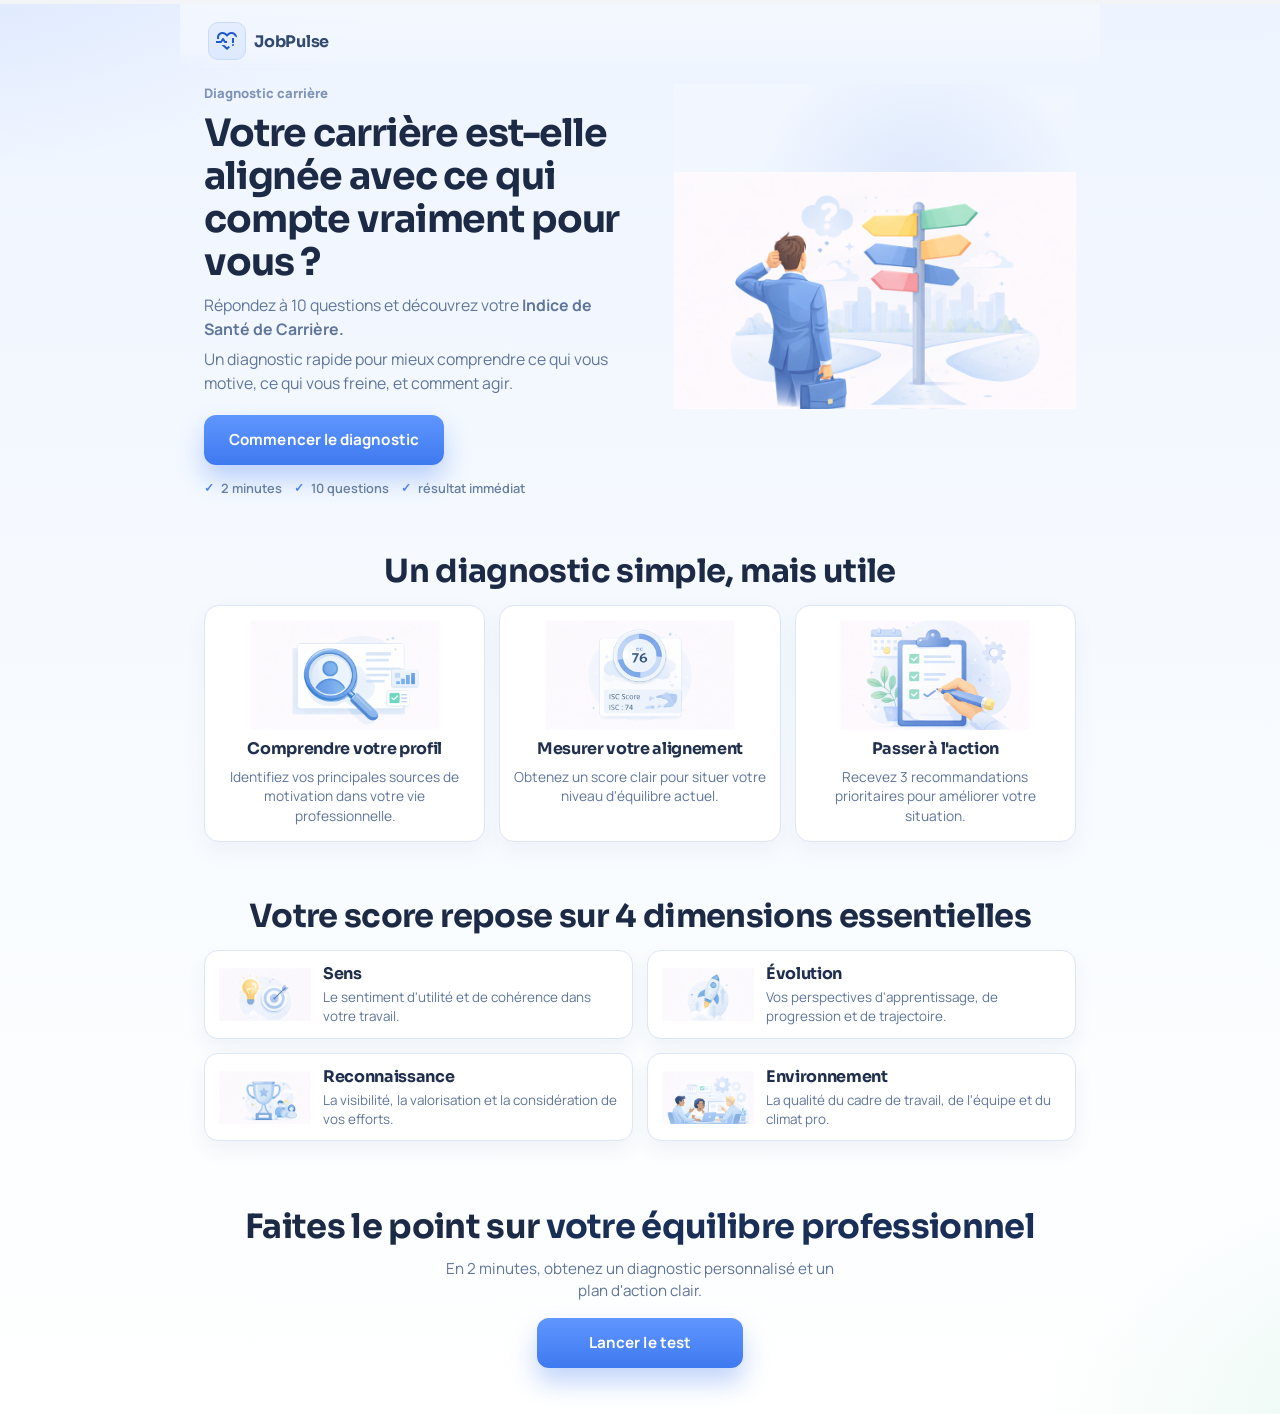
==== commit a5a80356: "style: unify CTA, typography, and hero heading" ====
--- a/index.html
+++ b/index.html
@@ -28,7 +28,7 @@
           <section class="landing-hero" aria-labelledby="landing-hero-title">
             <div class="landing-hero-copy">
               <p class="landing-eyebrow">Diagnostic carri&egrave;re</p>
-              <h1 id="landing-hero-title">Votre carri&egrave;re est-elle vraiment align&eacute;e&nbsp;?</h1>
+              <h1 id="landing-hero-title">Votre carri&egrave;re est-elle align&eacute;e avec ce qui compte vraiment pour vous&nbsp;?</h1>
               <p class="landing-description">
                 R&eacute;pondez &agrave; 10 questions et d&eacute;couvrez votre
                 <strong>Indice de Sant&eacute; de Carri&egrave;re.</strong>
--- a/styles.css
+++ b/styles.css
@@ -1159,9 +1159,14 @@
   --primary-soft: #2f6ef6;
   --surface: #ffffff;
   --surface-soft: #f8fbff;
+  --text-title: #1d2a45;
+  --text-body: #334a70;
+  --text-secondary: #5f759a;
+  --text-muted-soft: #7c90b1;
 }
 
 body {
+  color: var(--text-body);
   font-family: "Manrope", "Segoe UI", sans-serif;
   background:
     radial-gradient(900px 520px at -10% -10%, rgba(47, 110, 246, 0.14), transparent 62%),
@@ -1203,7 +1208,7 @@
 h1, h2, h3 {
   font-family: "Sora", "Manrope", sans-serif;
   letter-spacing: -0.02em;
-  color: #0d1525;
+  color: var(--text-title);
 }
 
 h1 {
@@ -1211,7 +1216,7 @@
 }
 
 .subtitle {
-  color: #556074;
+  color: var(--text-secondary);
   font-size: 0.98rem;
 }
 
@@ -1230,8 +1235,9 @@
 }
 
 .btn-primary {
-  background: linear-gradient(145deg, #101a2f 0%, #15223e 55%, #1b2a4b 100%);
-  box-shadow: 0 14px 26px rgba(10, 18, 36, 0.26);
+  color: #ffffff;
+  background: linear-gradient(180deg, #5f96ff 0%, #3f79ef 100%);
+  box-shadow: 0 14px 26px rgba(63, 121, 239, 0.32);
 }
 
 .btn-secondary {
@@ -1247,6 +1253,17 @@
 .preset-btn {
   border-radius: 11px;
   font-weight: 700;
+}
+
+#screen-weights .preset-btn {
+  color: #ffffff;
+  border: 1px solid #4d82f1;
+  background: linear-gradient(180deg, #5f96ff 0%, #3f79ef 100%);
+  box-shadow: 0 10px 18px rgba(63, 121, 239, 0.22);
+}
+
+#screen-weights .preset-btn:hover {
+  filter: brightness(1.03);
 }
 
 .priority-card {
@@ -2068,11 +2085,11 @@
 
 #screen-landing #landing-hero-title {
   margin: 0;
-  font-size: clamp(2rem, 8vw, 2.9rem);
-  line-height: 1.1;
+  font-size: clamp(1.78rem, 6.6vw, 2.28rem);
+  line-height: 1.14;
   letter-spacing: -0.03em;
   color: #1d2a45;
-  max-width: 14ch;
+  max-width: 20ch;
 }
 
 #screen-landing .landing-description {
@@ -2301,7 +2318,7 @@
   }
 
   #screen-landing #landing-hero-title {
-    font-size: clamp(2.45rem, 4vw, 3.3rem);
+    font-size: clamp(2rem, 2.95vw, 2.44rem);
   }
 
   #screen-landing .landing-hero-visual {
@@ -2330,7 +2347,7 @@
   }
 
   #screen-landing #landing-hero-title {
-    font-size: clamp(1.92rem, 9vw, 2.35rem);
+    font-size: clamp(1.62rem, 7.4vw, 1.96rem);
   }
 
   #screen-landing .landing-description {
@@ -2381,3 +2398,39 @@
     font-size: 0.8rem;
   }
 }
+
+/* Typography and text color harmonization */
+.btn,
+.preset-btn {
+  font-family: "Manrope", "Segoe UI", sans-serif;
+}
+
+.meta,
+.eyebrow {
+  color: var(--text-muted-soft);
+}
+
+.subtitle,
+.priority-desc,
+.profile-label,
+.calc-note,
+.analysis-text,
+.slider-labels,
+.radar-context-note,
+#screen-results .identity-signature,
+#screen-results .hero-summary,
+#screen-landing .landing-description,
+#screen-landing .landing-step-card p,
+#screen-landing .landing-dimension-card p,
+#screen-landing .landing-final-cta p {
+  color: var(--text-secondary);
+}
+
+.priority-title,
+.profile-group-title,
+.details-card summary,
+#screen-landing .landing-section-title,
+#screen-landing .landing-final-cta h2,
+#screen-results .hero-isc-prefix {
+  color: var(--text-title);
+}
